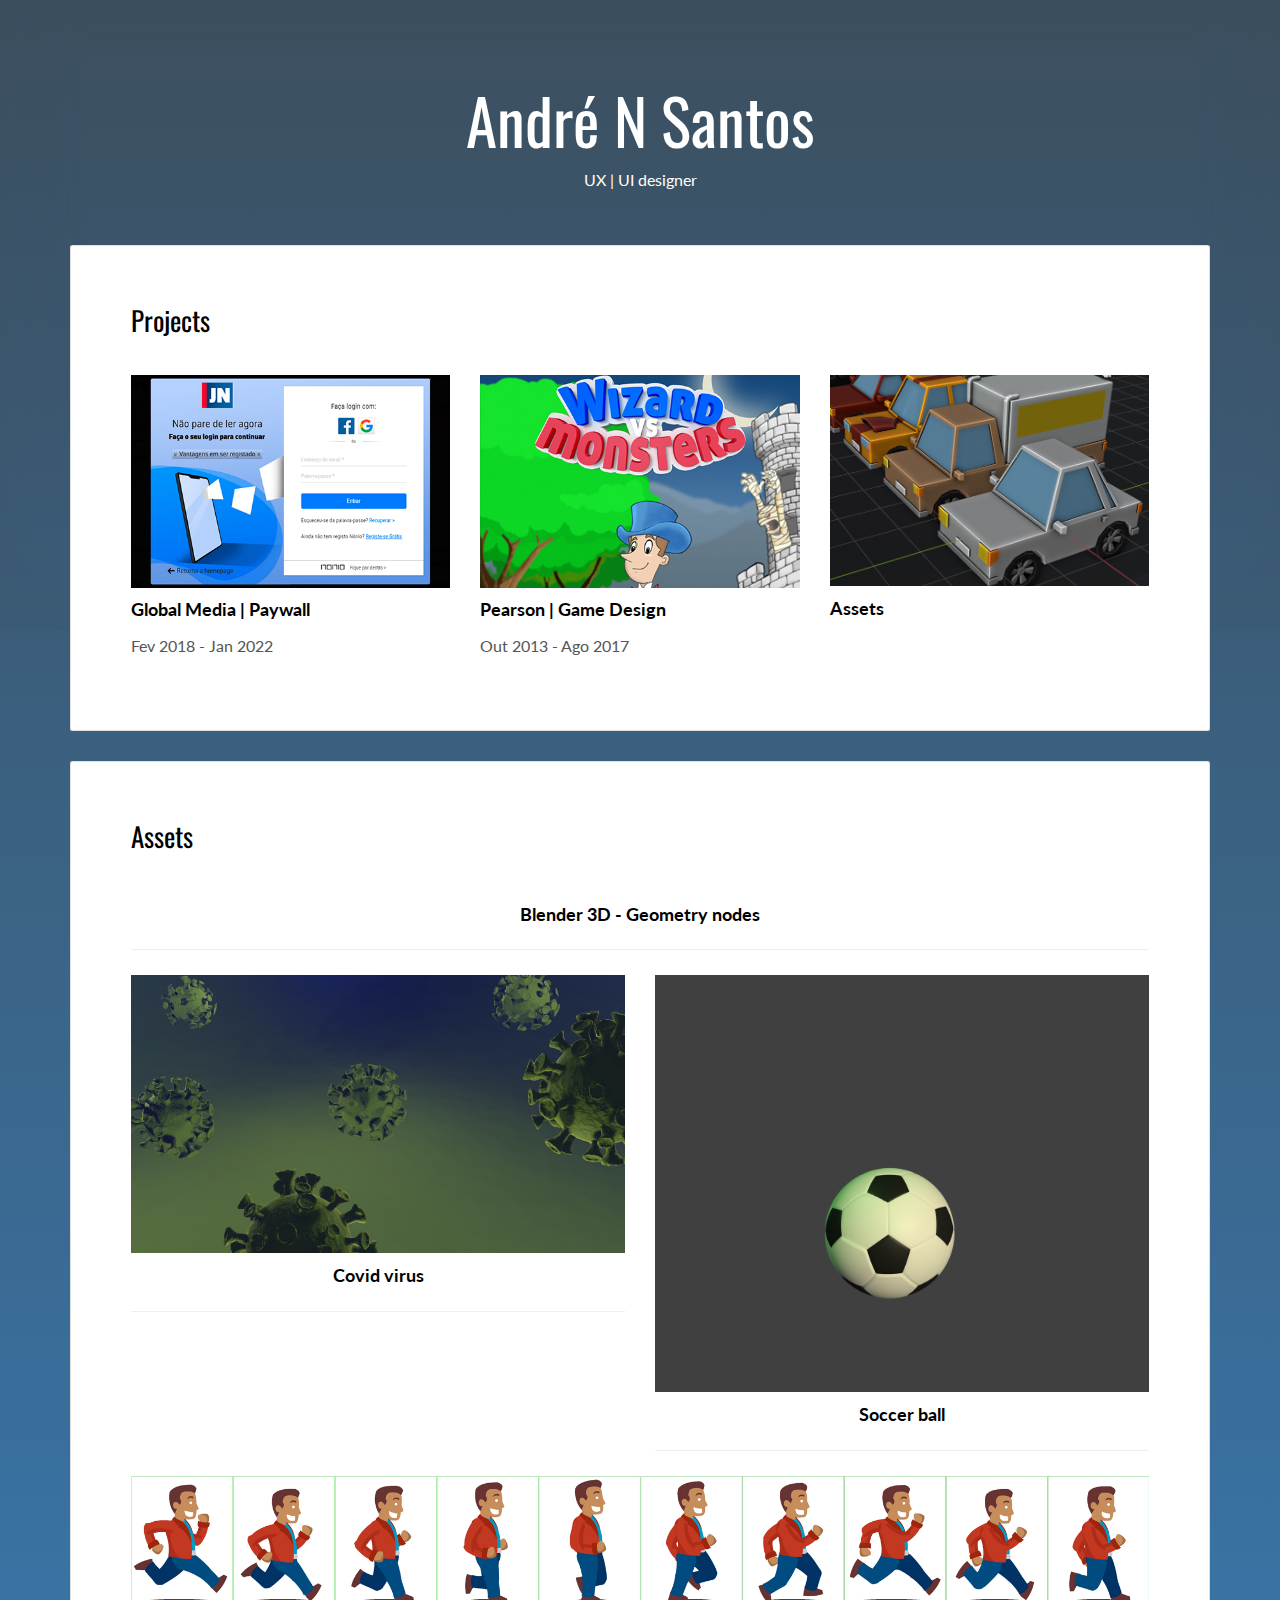
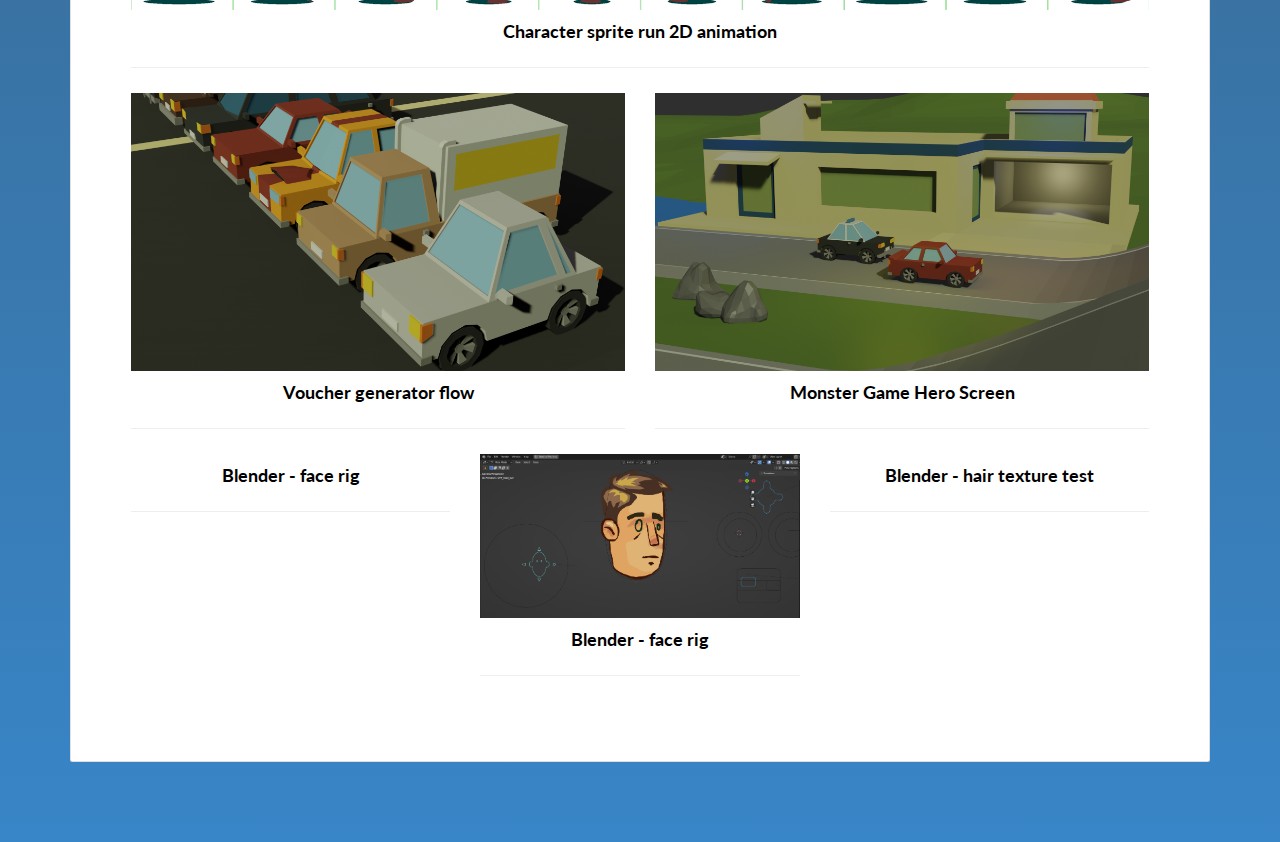
==== assets.html @ ab48e76b "Update assets.html" ====
<!DOCTYPE html>
<html lang="en">

<head>
  <meta charset="UTF-8">
  <meta content="IE=edge" http-equiv="X-UA-Compatible">
  <meta content="width=device-width,initial-scale=1" name="viewport">
  <meta content="description" name="description">
  <meta name="google" content="notranslate" />
  <meta content="Mashup templates have been developped by Orson.io team" name="author">

  <!-- Disable tap highlight on IE -->
  <meta name="msapplication-tap-highlight" content="no">
  
  <link rel="apple-touch-icon" sizes="180x180" href="./assets/apple-icon-180x180.png">
  <link href="./assets/favicon.ico" rel="icon">

  <title>André Santos - portfolio assets page</title>  

<link href="./main.d8e0d294.css" rel="stylesheet"></head>

<body class="">

<!-- Add your content of header -->
<div class="background-color-layer"></div>
<main class="content-wrapper">
  <header class="white-text-container section-container">
    <div class="text-center">
      <h1>André N Santos</h1>
      <p>UX | UI designer</p>
    </div>
  </header>



<!-- Add your site or app content here -->
 
 <div class="container">
   <div class="row">
     <div class="col-xs-12">

        <div class="card">
          <div class="card-block">
            <h2>Projects</h2>
            <div class="row">
              <div class="col-md-4">
                <a href="index.html#global"><img src="./assets/images/img-01.jpg" class="img-responsive" alt=""></a>
                <h3 class="h5">Global Media | Paywall</h3>
                <p>Fev 2018 - Jan 2022</p>
              </div>
              <div class="col-md-4">
                <a href="game.html#game"><img src="./assets/images/img-02.jpg" class="img-responsive" alt=""></a>
                <h3 class="h5">Pearson | Game Design</h3>
                <p>Out 2013 - Ago 2017</p>
              </div>
              <div class="col-md-4">
                <a href="#game"><img src="./assets/images/assetsImage.jpg" class="img-responsive" alt=""></a>
                <h3 class="h5">Assets</h3>
                <p></p>
              </div>
            </div>
          </div>
        </div>

        <div id="game" class="card portfolio">
          <div class="card-block">
            <h2>Assets</h2>
            <div class="row">
              <div class="col-md-12 text-center">
                <img src="./assets/images/wall.png" class="img-responsive" alt="">
                <h3 class="h5">Blender 3D - Geometry nodes</h3>
                <hr />
              </div>
              <div class="col-md-6 text-center">
                <img src="./assets/images/virus.png" class="img-responsive" alt="">
                <h3 class="h5">Covid virus</h3>
                <hr />
              </div>
              <div class="col-md-6 text-center">
                <img src="./assets/images/simpleBall.png" class="img-responsive" alt="">
                <h3 class="h5">Soccer ball</h3>
                <hr />
              </div>
              
              <div class="col-md-12 text-center">
                <img src="./assets/images/hero_run.jpg" class="img-responsive" alt="">
                <h3 class="h5">Character sprite run 2D animation</h3>
                <hr />
              </div>
              
              <div class="col-md-6 text-center">
                <img src="./assets/images/lowpolycars.png" class="img-responsive" alt="">
                <h3 class="h5">Voucher generator flow</h3>
                <hr />
              </div>
              <div class="col-md-6 text-center">
                <img src="./assets/images/lowpolyrace.png" class="img-responsive" alt="">
                <h3 class="h5">Monster Game Hero Screen</h3>
                <hr />
              </div>
              
              <div class="col-md-4 text-center">
                <img src="./assets/images/faceRigBlender.png" class="img-responsive" alt="">
                <h3 class="h5">Blender - face rig</h3>
                <hr />
              </div>
              <div class="col-md-4 text-center">
                <img src="./assets/images/faceRigBlender2.jpg" class="img-responsive" alt="">
                <h3 class="h5">Blender - face rig</h3>
                <hr />
              </div>
              <div class="col-md-4 text-center">
                <img src="./assets/images/hairArcane.jpg" class="img-responsive" alt="">
                <h3 class="h5">Blender - hair texture test</h3>
                <hr />
              </div>
              
            </div>
          </div>
        </div>
        <!--
        <div class="card">
          <div class="card-block">
            <h2>Work</h2>
            <div class="work-experience">
              <small class="date">2017-2015</small>
              <h3 class="h5 date-title">Web developer - <a href="http://en.orson.io" title="Create professionnal website">Orson.io</a></h3>
              

              <p>Leo vel orci porta non pulvinar neque laoreet suspendisse interdum. Vitae ultricies leo integer malesuada nunc. Imperdiet proin fermentum leo vel orci porta non pulvinar neque. Fermentum leo vel orci porta non. Posuere sollicitudin aliquam ultrices sagittis. Aliquam faucibus purus in massa tempor nec.</p>
            </div>

            <div class="work-experience">
              <small class="date">2017-2015</small>
              <h3 class="h5 date-title">Web developer - <a href="http://mashup-template.com" title="">Mashup Template</a></h3>
              
              <p>Fermentum leo vel orci porta non. Posuere sollicitudin aliquam ultrices sagittis. Aliquam faucibus purus in massa tempor nec.</p>
            </div>
          </div>
        </div>
        

        <div class="card">
          <div class="card-block">
            <h2>Education</h2>
            <div class="row">
              <div class="col-md-4">
                <div class="education-experience">
                  <small class="date">2017-2015</small>
                  <h3 class="h5 date-title">Design Master</h3>
                  <p>Chicago University</p>
                </div>
                
              </div>
              <div class="col-md-4">
                <div class="education-experience">
                  <small class="date">2015-2012</small>
                  <h3 class="h5 date-title">Metrics Degree</h3>
                  <p>Ecole 87</p>
                </div>
              </div>
              <div class="col-md-4">
                <div class="education-experience">
                  <small class="date">2012-2011</small>
                  <h3 class="h5 date-title">Motion Design Course</h3>
                  <p>Pascal’s Lee Studio</p>
                </div>
              </div>
            </div>
          </div>
        </div>
        
        <div class="card">
          <div class="card-block">
            <h2>Language</h2>
            <div class="row">
              <div class="col-md-4">
                <div class="language-experience">
                  <h3 class="h5">English  <small>Bilingual</small></h3>
                </div>
              </div>
              <div class="col-md-4">
                <div class="language-experience">
                  <h3 class="h5">French  <small>Fluent</small></h3>
                </div>
              </div>
              <div class="col-md-4">
                <div class="language-experience">
                  <h3 class="h5">Russian  <small>Beginner</small></h3>
                </div>
              </div>
            </div>
          </div>
        </div>

        <div class="card">
          <div class="card-block">
            <h2>Projects</h2>
            <div id="carousel-example-generic" class="carousel slide" data-ride="carousel">
            
            <div class="carousel-inner" role="listbox">
              <div class="item active">
                <img src="./assets/images/img-05.jpg" class="img-responsive" alt="...">
                <div class="carousel-caption">
                  <h3 class="h5">Jules for Bastion</h3>
                  <p>2017</p>
                </div>
              </div>
              <div class="item">
                <img src="./assets/images/img-06.jpg" class="img-responsive" alt="...">
                <div class="carousel-caption">
                  <h3 class="h5">Jules for Bastion</h3>
                  <p>2017</p>
                </div>
              </div>

              <div class="item">
                <img src="./assets/images/img-08.jpg" class="img-responsive" alt="...">
                <div class="carousel-caption">
                  <h3 class="h5">Jules for Bastion</h3>
                  <p>2017</p>
                </div>
              </div>
            </div>

            <ol class="carousel-indicators">
              <li data-target="#carousel-example-generic" data-slide-to="0" class="active"></li>
              <li data-target="#carousel-example-generic" data-slide-to="1"></li>
              <li data-target="#carousel-example-generic" data-slide-to="2"></li>
            </ol>

          </div>
          </div>
        </div>
        
        <div class="card">
          <div class="card-block">
            <h2>Social Network</h2>
            <div class="row">
              <div class="col-md-3">
                <p class="social-buttons"><a href="https://twitter.com/" title=""><span class="social-round-icon fa-icon"><i class="fa fa-twitter"></i></span>@David_Folley</a></p>
              </div>
              <div class="col-md-3">
                <p class="social-buttons"><a href="https://www.linkedin.com/" title=""><span class="social-round-icon fa-icon"><i class="fa fa-linkedin"></i></span>David Folley</a></p>
              </div>
              <div class="col-md-3">
                <p class="social-buttons"><a href="https://dribbble.com/" title=""><span class="social-round-icon fa-icon"><i class="fa fa-dribbble"></i></span>David Folley</a></p>
              </div>
            </div>
          </div>
        </div>

        <div class="card">
          <div class="card-block">
            <h2>Contact</h2>
            <form action="" class="reveal-content">
              <div class="form-group">
                <input type="email" class="form-control" id="email" placeholder="Email">
              </div>
              <div class="form-group">
                <input type="text" class="form-control" id="subject" placeholder="Subject">
              </div>
              <div class="form-group">
                <textarea class="form-control" rows="5" placeholder="Enter your message"></textarea>
              </div>
              <div class="form-group">
                <button type="submit" class=" btn btn-primary">Send message</button>
              </div> 
            </form>
          </div>
        </div>
       
     </div>
   </div>
 </div>

-->

</main>
<footer class="footer-container white-text-container text-center">
  <!--
  <div class="container">
    <div class="row">
      <div class="col-xs-12">
        <p><img src="./assets/images/mashup-icon.svg" alt=""></p>
        
        <p>©All right reserved. Design <a href="http://www.mashup-template.com/" title="Create website with free html template">Mashup Template</a>/<a href="https://unsplash.com/" title="Beautiful Free Images">Unsplash</a></p>
        <p>
          <a class="fa-icon fa-icon-2x" href="https://facebook.com/" title="">
            <i class="fa fa-facebook"></i>
          </a>
          <a class="fa-icon fa-icon-2x" href="https://twitter.com/" title="">
            <i class="fa fa-twitter"></i>
          </a>
          <a class="fa-icon fa-icon-2x" href="https://dribbble.com/" title="">
            <i class="fa fa-dribbble"></i>
          </a>
          <a class="fa-icon fa-icon-2x" href="https://www.linkedin.com/" title="">
            <i class="fa fa-linkedin"></i>
          </a>
          <a class="fa-icon fa-icon-2x" href="https://vimeo.com/" title="">
            <i class="fa fa-vimeo"></i>
          </a>
        </p>
      </div>
    </div>
  </div>
  -->
</footer>

<!-- Google Analytics: change UA-XXXXX-X to be your site's ID 

<script>
  (function (i, s, o, g, r, a, m) {
    i['GoogleAnalyticsObject'] = r; i[r] = i[r] || function () {
      (i[r].q = i[r].q || []).push(arguments)
    }, i[r].l = 1 * new Date(); a = s.createElement(o),
      m = s.getElementsByTagName(o)[0]; a.async = 1; a.src = g; m.parentNode.insertBefore(a, m)
  })(window, document, 'script', '//www.google-analytics.com/analytics.js', 'ga');
  ga('create', 'UA-XXXXX-X', 'auto');
  ga('send', 'pageview');
</script>

--><script type="text/javascript" src="./main.bc58148c.js"></script></body>

</html>
---- main.d8e0d294.css ----
@import url(https://fonts.googleapis.com/css?family=Lato:400,700|Oswald);@import url(https://maxcdn.bootstrapcdn.com/font-awesome/4.7.0/css/font-awesome.min.css);/*!
 * Bootstrap v3.3.7 (http://getbootstrap.com)
 * Copyright 2011-2016 Twitter, Inc.
 * Licensed under MIT (https://github.com/twbs/bootstrap/blob/master/LICENSE)
 */
/*! normalize.css v3.0.3 | MIT License | github.com/necolas/normalize.css */html{font-family:sans-serif;-ms-text-size-adjust:100%;-webkit-text-size-adjust:100%}body{margin:0}article,aside,details,figcaption,figure,footer,header,hgroup,main,menu,nav,section,summary{display:block}audio,canvas,progress,video{display:inline-block;vertical-align:baseline}audio:not([controls]){display:none;height:0}[hidden],template{display:none}a{background-color:transparent}a:active,a:hover{outline:0}abbr[title]{border-bottom:1px dotted}b,strong{font-weight:700}dfn{font-style:italic}h1{font-size:2em;margin:.67em 0}mark{background:#ff0;color:#000}small{font-size:80%}sub,sup{font-size:75%;line-height:0;position:relative;vertical-align:baseline}sup{top:-.5em}sub{bottom:-.25em}img{border:0}svg:not(:root){overflow:hidden}figure{margin:1em 40px}hr{box-sizing:content-box;height:0}pre{overflow:auto}code,kbd,pre,samp{font-family:monospace,monospace;font-size:1em}button,input,optgroup,select,textarea{color:inherit;font:inherit;margin:0}button{overflow:visible}button,select{text-transform:none}button,html input[type=button],input[type=reset],input[type=submit]{-webkit-appearance:button;cursor:pointer}button[disabled],html input[disabled]{cursor:default}button::-moz-focus-inner,input::-moz-focus-inner{border:0;padding:0}input{line-height:normal}input[type=checkbox],input[type=radio]{box-sizing:border-box;padding:0}input[type=number]::-webkit-inner-spin-button,input[type=number]::-webkit-outer-spin-button{height:auto}input[type=search]{-webkit-appearance:textfield;box-sizing:content-box}input[type=search]::-webkit-search-cancel-button,input[type=search]::-webkit-search-decoration{-webkit-appearance:none}fieldset{border:1px solid silver;margin:0 2px;padding:.35em .625em .75em}textarea{overflow:auto}optgroup{font-weight:700}table{border-collapse:collapse;border-spacing:0}td,th{padding:0}

/*! Source: https://github.com/h5bp/html5-boilerplate/blob/master/src/css/main.css */@media print{*,:after,:before{background:transparent!important;color:#000!important;box-shadow:none!important;text-shadow:none!important}a,a:visited{text-decoration:underline}a[href]:after{content:" (" attr(href) ")"}abbr[title]:after{content:" (" attr(title) ")"}a[href^="#"]:after,a[href^="javascript:"]:after{content:""}blockquote,pre{border:1px solid #999;page-break-inside:avoid}thead{display:table-header-group}img,tr{page-break-inside:avoid}img{max-width:100%!important}h2,h3,p{orphans:3;widows:3}h2,h3{page-break-after:avoid}.navbar{display:none}.btn>.caret,.dropup>.btn>.caret{border-top-color:#000!important}.label{border:1px solid #000}.table{border-collapse:collapse!important}.table td,.table th{background-color:#fff!important}.table-bordered td,.table-bordered th{border:1px solid #ddd!important}}*,:after,:before{-webkit-box-sizing:border-box;-moz-box-sizing:border-box;box-sizing:border-box}html{font-size:10px;-webkit-tap-highlight-color:transparent}body{font-family:Lato,Helvetica,Arial,sans-serif;font-size:16px;line-height:1.58;color:#555;background-color:#fff}button,input,select,textarea{font-family:inherit;font-size:inherit;line-height:inherit}a{color:#3c4f5f;text-decoration:none}a:focus,a:hover{color:#b30043;text-decoration:underline}a:focus{outline:5px auto -webkit-focus-ring-color;outline-offset:-2px}figure{margin:0}img{vertical-align:middle}.img-responsive{display:block;max-width:100%;height:auto}.img-responsive:hover{opacity: 0.7;}.img-rounded{border-radius:6px}.img-thumbnail{padding:4px;line-height:1.58;background-color:#fff;border:1px solid #ddd;border-radius:4px;-webkit-transition:all .2s ease-in-out;-o-transition:all .2s ease-in-out;transition:all .2s ease-in-out;display:inline-block;max-width:100%;height:auto}.img-circle{border-radius:50%}hr{margin-top:25px;margin-bottom:25px;border:0;border-top:1px solid #eee}.sr-only{position:absolute;width:1px;height:1px;margin:-1px;padding:0;overflow:hidden;clip:rect(0,0,0,0);border:0}.sr-only-focusable:active,.sr-only-focusable:focus{position:static;width:auto;height:auto;margin:0;overflow:visible;clip:auto}[role=button]{cursor:pointer}.h1,.h2,.h3,.h4,.h5,.h6,h1,h2,h3,h4,h5,h6{font-family:Oswald,Helvetica,Arial,sans-serif;font-weight:400;line-height:1.1;color:#000}.h1 .small,.h1 small,.h2 .small,.h2 small,.h3 .small,.h3 small,.h4 .small,.h4 small,.h5 .small,.h5 small,.h6 .small,.h6 small,h1 .small,h1 small,h2 .small,h2 small,h3 .small,h3 small,h4 .small,h4 small,h5 .small,h5 small,h6 .small,h6 small{font-weight:400;line-height:1;color:#777}.h1,.h2,.h3,h1,h2,h3{margin-top:25px;margin-bottom:12.5px}.h1 .small,.h1 small,.h2 .small,.h2 small,.h3 .small,.h3 small,h1 .small,h1 small,h2 .small,h2 small,h3 .small,h3 small{font-size:65%}.h4,.h5,.h6,h4,h5,h6{margin-top:12.5px;margin-bottom:12.5px}.h4 .small,.h4 small,.h5 .small,.h5 small,.h6 .small,.h6 small,h4 .small,h4 small,h5 .small,h5 small,h6 .small,h6 small{font-size:75%}.h1,h1{font-size:63px}.h2,h2{font-size:27px}.h3,.h4,h3,h4{font-size:20px}.h5,h5{font-size:18px}.h6,h6{font-size:14px}p{margin:0 0 12.5px}.lead{margin-bottom:25px;font-size:18px;font-weight:300;line-height:1.4}@media (min-width:768px){.lead{font-size:24px}}.small,small{font-size:87%}.mark,mark{background-color:#fcf8e3;padding:.2em}.text-left{text-align:left}.text-right{text-align:right}.text-center{text-align:center}.text-justify{text-align:justify}.text-nowrap{white-space:nowrap}.text-lowercase{text-transform:lowercase}.initialism,.text-uppercase{text-transform:uppercase}.text-capitalize{text-transform:capitalize}.text-muted{color:#777}.text-primary{color:#3c4f5f}a.text-primary:focus,a.text-primary:hover{color:#cc004d}.text-success{color:#fff}a.text-success:focus,a.text-success:hover{color:#e6e6e6}.text-info{color:#31708f}a.text-info:focus,a.text-info:hover{color:#245269}.text-warning{color:#8a6d3b}a.text-warning:focus,a.text-warning:hover{color:#66512c}.text-danger{color:#fff}a.text-danger:focus,a.text-danger:hover{color:#e6e6e6}.bg-primary{color:#fff;background-color:#3c4f5f}a.bg-primary:focus,a.bg-primary:hover{background-color:#cc004d}.bg-success{background-color:#87e329}a.bg-success:focus,a.bg-success:hover{background-color:#6dc019}.bg-info{background-color:#d9edf7}a.bg-info:focus,a.bg-info:hover{background-color:#afd9ee}.bg-warning{background-color:#fcf8e3}a.bg-warning:focus,a.bg-warning:hover{background-color:#f7ecb5}.bg-danger{background-color:#ff2c74}a.bg-danger:focus,a.bg-danger:hover{background-color:#f80055}.page-header{padding-bottom:11.5px;margin:50px 0 25px;border-bottom:1px solid #eee}ol,ul{margin-top:0;margin-bottom:12.5px}ol ol,ol ul,ul ol,ul ul{margin-bottom:0}.list-inline,.list-unstyled{padding-left:0;list-style:none}.list-inline{margin-left:-5px}.list-inline>li{display:inline-block;padding-left:5px;padding-right:5px}dl{margin-top:0;margin-bottom:25px}dd,dt{line-height:1.58}dt{font-weight:700}dd{margin-left:0}.dl-horizontal dd:after,.dl-horizontal dd:before{content:" ";display:table}.dl-horizontal dd:after{clear:both}@media (min-width:768px){.dl-horizontal dt{float:left;width:160px;clear:left;text-align:right;overflow:hidden;text-overflow:ellipsis;white-space:nowrap}.dl-horizontal dd{margin-left:180px}}abbr[data-original-title],abbr[title]{cursor:help;border-bottom:1px dotted #777}.initialism{font-size:90%}blockquote{padding:12.5px 25px;margin:0 0 25px;font-size:20px;border-left:5px solid #eee}blockquote ol:last-child,blockquote p:last-child,blockquote ul:last-child{margin-bottom:0}blockquote .small,blockquote footer,blockquote small{display:block;font-size:80%;line-height:1.58;color:#777}blockquote .small:before,blockquote footer:before,blockquote small:before{content:"\2014   \A0"}.blockquote-reverse,blockquote.pull-right{padding-right:15px;padding-left:0;border-right:5px solid #eee;border-left:0;text-align:right}.blockquote-reverse .small:before,.blockquote-reverse footer:before,.blockquote-reverse small:before,blockquote.pull-right .small:before,blockquote.pull-right footer:before,blockquote.pull-right small:before{content:""}.blockquote-reverse .small:after,.blockquote-reverse footer:after,.blockquote-reverse small:after,blockquote.pull-right .small:after,blockquote.pull-right footer:after,blockquote.pull-right small:after{content:"\A0   \2014"}address{margin-bottom:25px;font-style:normal;line-height:1.58}code,kbd,pre,samp{font-family:Menlo,Monaco,Consolas,Courier New,monospace}code{color:#c7254e;background-color:#f9f2f4;border-radius:4px}code,kbd{padding:2px 4px;font-size:90%}kbd{color:#fff;background-color:#333;border-radius:3px;box-shadow:inset 0 -1px 0 rgba(0,0,0,.25)}kbd kbd{padding:0;font-size:100%;font-weight:700;box-shadow:none}pre{display:block;padding:12px;margin:0 0 12.5px;font-size:15px;line-height:1.58;word-break:break-all;word-wrap:break-word;color:#333;background-color:#f5f5f5;border:1px solid #ccc;border-radius:4px}pre code{padding:0;font-size:inherit;color:inherit;white-space:pre-wrap;background-color:transparent;border-radius:0}.pre-scrollable{max-height:340px;overflow-y:scroll}.container{margin-right:auto;margin-left:auto;padding-left:15px;padding-right:15px}.container:after,.container:before{content:" ";display:table}.container:after{clear:both}@media (min-width:768px){.container{width:750px}}@media (min-width:992px){.container{width:970px}}@media (min-width:1200px){.container{width:1170px}}.container-fluid{margin-right:auto;margin-left:auto;padding-left:15px;padding-right:15px}.container-fluid:after,.container-fluid:before{content:" ";display:table}.container-fluid:after{clear:both}.row{margin-left:-15px;margin-right:-15px}.row:after,.row:before{content:" ";display:table}.row:after{clear:both}.col-lg-1,.col-lg-2,.col-lg-3,.col-lg-4,.col-lg-5,.col-lg-6,.col-lg-7,.col-lg-8,.col-lg-9,.col-lg-10,.col-lg-11,.col-lg-12,.col-md-1,.col-md-2,.col-md-3,.col-md-4,.col-md-5,.col-md-6,.col-md-7,.col-md-8,.col-md-9,.col-md-10,.col-md-11,.col-md-12,.col-sm-1,.col-sm-2,.col-sm-3,.col-sm-4,.col-sm-5,.col-sm-6,.col-sm-7,.col-sm-8,.col-sm-9,.col-sm-10,.col-sm-11,.col-sm-12,.col-xs-1,.col-xs-2,.col-xs-3,.col-xs-4,.col-xs-5,.col-xs-6,.col-xs-7,.col-xs-8,.col-xs-9,.col-xs-10,.col-xs-11,.col-xs-12{position:relative;min-height:1px;padding-left:15px;padding-right:15px}.col-xs-1,.col-xs-2,.col-xs-3,.col-xs-4,.col-xs-5,.col-xs-6,.col-xs-7,.col-xs-8,.col-xs-9,.col-xs-10,.col-xs-11,.col-xs-12{float:left}.col-xs-1{width:8.33333%}.col-xs-2{width:16.66667%}.col-xs-3{width:25%}.col-xs-4{width:33.33333%}.col-xs-5{width:41.66667%}.col-xs-6{width:50%}.col-xs-7{width:58.33333%}.col-xs-8{width:66.66667%}.col-xs-9{width:75%}.col-xs-10{width:83.33333%}.col-xs-11{width:91.66667%}.col-xs-12{width:100%}.col-xs-pull-0{right:auto}.col-xs-pull-1{right:8.33333%}.col-xs-pull-2{right:16.66667%}.col-xs-pull-3{right:25%}.col-xs-pull-4{right:33.33333%}.col-xs-pull-5{right:41.66667%}.col-xs-pull-6{right:50%}.col-xs-pull-7{right:58.33333%}.col-xs-pull-8{right:66.66667%}.col-xs-pull-9{right:75%}.col-xs-pull-10{right:83.33333%}.col-xs-pull-11{right:91.66667%}.col-xs-pull-12{right:100%}.col-xs-push-0{left:auto}.col-xs-push-1{left:8.33333%}.col-xs-push-2{left:16.66667%}.col-xs-push-3{left:25%}.col-xs-push-4{left:33.33333%}.col-xs-push-5{left:41.66667%}.col-xs-push-6{left:50%}.col-xs-push-7{left:58.33333%}.col-xs-push-8{left:66.66667%}.col-xs-push-9{left:75%}.col-xs-push-10{left:83.33333%}.col-xs-push-11{left:91.66667%}.col-xs-push-12{left:100%}.col-xs-offset-0{margin-left:0}.col-xs-offset-1{margin-left:8.33333%}.col-xs-offset-2{margin-left:16.66667%}.col-xs-offset-3{margin-left:25%}.col-xs-offset-4{margin-left:33.33333%}.col-xs-offset-5{margin-left:41.66667%}.col-xs-offset-6{margin-left:50%}.col-xs-offset-7{margin-left:58.33333%}.col-xs-offset-8{margin-left:66.66667%}.col-xs-offset-9{margin-left:75%}.col-xs-offset-10{margin-left:83.33333%}.col-xs-offset-11{margin-left:91.66667%}.col-xs-offset-12{margin-left:100%}@media (min-width:768px){.col-sm-1,.col-sm-2,.col-sm-3,.col-sm-4,.col-sm-5,.col-sm-6,.col-sm-7,.col-sm-8,.col-sm-9,.col-sm-10,.col-sm-11,.col-sm-12{float:left}.col-sm-1{width:8.33333%}.col-sm-2{width:16.66667%}.col-sm-3{width:25%}.col-sm-4{width:33.33333%}.col-sm-5{width:41.66667%}.col-sm-6{width:50%}.col-sm-7{width:58.33333%}.col-sm-8{width:66.66667%}.col-sm-9{width:75%}.col-sm-10{width:83.33333%}.col-sm-11{width:91.66667%}.col-sm-12{width:100%}.col-sm-pull-0{right:auto}.col-sm-pull-1{right:8.33333%}.col-sm-pull-2{right:16.66667%}.col-sm-pull-3{right:25%}.col-sm-pull-4{right:33.33333%}.col-sm-pull-5{right:41.66667%}.col-sm-pull-6{right:50%}.col-sm-pull-7{right:58.33333%}.col-sm-pull-8{right:66.66667%}.col-sm-pull-9{right:75%}.col-sm-pull-10{right:83.33333%}.col-sm-pull-11{right:91.66667%}.col-sm-pull-12{right:100%}.col-sm-push-0{left:auto}.col-sm-push-1{left:8.33333%}.col-sm-push-2{left:16.66667%}.col-sm-push-3{left:25%}.col-sm-push-4{left:33.33333%}.col-sm-push-5{left:41.66667%}.col-sm-push-6{left:50%}.col-sm-push-7{left:58.33333%}.col-sm-push-8{left:66.66667%}.col-sm-push-9{left:75%}.col-sm-push-10{left:83.33333%}.col-sm-push-11{left:91.66667%}.col-sm-push-12{left:100%}.col-sm-offset-0{margin-left:0}.col-sm-offset-1{margin-left:8.33333%}.col-sm-offset-2{margin-left:16.66667%}.col-sm-offset-3{margin-left:25%}.col-sm-offset-4{margin-left:33.33333%}.col-sm-offset-5{margin-left:41.66667%}.col-sm-offset-6{margin-left:50%}.col-sm-offset-7{margin-left:58.33333%}.col-sm-offset-8{margin-left:66.66667%}.col-sm-offset-9{margin-left:75%}.col-sm-offset-10{margin-left:83.33333%}.col-sm-offset-11{margin-left:91.66667%}.col-sm-offset-12{margin-left:100%}}@media (min-width:992px){.col-md-1,.col-md-2,.col-md-3,.col-md-4,.col-md-5,.col-md-6,.col-md-7,.col-md-8,.col-md-9,.col-md-10,.col-md-11,.col-md-12{float:left}.col-md-1{width:8.33333%}.col-md-2{width:16.66667%}.col-md-3{width:25%}.col-md-4{width:33.33333%}.col-md-5{width:41.66667%}.col-md-6{width:50%}.col-md-7{width:58.33333%}.col-md-8{width:66.66667%}.col-md-9{width:75%}.col-md-10{width:83.33333%}.col-md-11{width:91.66667%}.col-md-12{width:100%}.col-md-pull-0{right:auto}.col-md-pull-1{right:8.33333%}.col-md-pull-2{right:16.66667%}.col-md-pull-3{right:25%}.col-md-pull-4{right:33.33333%}.col-md-pull-5{right:41.66667%}.col-md-pull-6{right:50%}.col-md-pull-7{right:58.33333%}.col-md-pull-8{right:66.66667%}.col-md-pull-9{right:75%}.col-md-pull-10{right:83.33333%}.col-md-pull-11{right:91.66667%}.col-md-pull-12{right:100%}.col-md-push-0{left:auto}.col-md-push-1{left:8.33333%}.col-md-push-2{left:16.66667%}.col-md-push-3{left:25%}.col-md-push-4{left:33.33333%}.col-md-push-5{left:41.66667%}.col-md-push-6{left:50%}.col-md-push-7{left:58.33333%}.col-md-push-8{left:66.66667%}.col-md-push-9{left:75%}.col-md-push-10{left:83.33333%}.col-md-push-11{left:91.66667%}.col-md-push-12{left:100%}.col-md-offset-0{margin-left:0}.col-md-offset-1{margin-left:8.33333%}.col-md-offset-2{margin-left:16.66667%}.col-md-offset-3{margin-left:25%}.col-md-offset-4{margin-left:33.33333%}.col-md-offset-5{margin-left:41.66667%}.col-md-offset-6{margin-left:50%}.col-md-offset-7{margin-left:58.33333%}.col-md-offset-8{margin-left:66.66667%}.col-md-offset-9{margin-left:75%}.col-md-offset-10{margin-left:83.33333%}.col-md-offset-11{margin-left:91.66667%}.col-md-offset-12{margin-left:100%}}@media (min-width:1200px){.col-lg-1,.col-lg-2,.col-lg-3,.col-lg-4,.col-lg-5,.col-lg-6,.col-lg-7,.col-lg-8,.col-lg-9,.col-lg-10,.col-lg-11,.col-lg-12{float:left}.col-lg-1{width:8.33333%}.col-lg-2{width:16.66667%}.col-lg-3{width:25%}.col-lg-4{width:33.33333%}.col-lg-5{width:41.66667%}.col-lg-6{width:50%}.col-lg-7{width:58.33333%}.col-lg-8{width:66.66667%}.col-lg-9{width:75%}.col-lg-10{width:83.33333%}.col-lg-11{width:91.66667%}.col-lg-12{width:100%}.col-lg-pull-0{right:auto}.col-lg-pull-1{right:8.33333%}.col-lg-pull-2{right:16.66667%}.col-lg-pull-3{right:25%}.col-lg-pull-4{right:33.33333%}.col-lg-pull-5{right:41.66667%}.col-lg-pull-6{right:50%}.col-lg-pull-7{right:58.33333%}.col-lg-pull-8{right:66.66667%}.col-lg-pull-9{right:75%}.col-lg-pull-10{right:83.33333%}.col-lg-pull-11{right:91.66667%}.col-lg-pull-12{right:100%}.col-lg-push-0{left:auto}.col-lg-push-1{left:8.33333%}.col-lg-push-2{left:16.66667%}.col-lg-push-3{left:25%}.col-lg-push-4{left:33.33333%}.col-lg-push-5{left:41.66667%}.col-lg-push-6{left:50%}.col-lg-push-7{left:58.33333%}.col-lg-push-8{left:66.66667%}.col-lg-push-9{left:75%}.col-lg-push-10{left:83.33333%}.col-lg-push-11{left:91.66667%}.col-lg-push-12{left:100%}.col-lg-offset-0{margin-left:0}.col-lg-offset-1{margin-left:8.33333%}.col-lg-offset-2{margin-left:16.66667%}.col-lg-offset-3{margin-left:25%}.col-lg-offset-4{margin-left:33.33333%}.col-lg-offset-5{margin-left:41.66667%}.col-lg-offset-6{margin-left:50%}.col-lg-offset-7{margin-left:58.33333%}.col-lg-offset-8{margin-left:66.66667%}.col-lg-offset-9{margin-left:75%}.col-lg-offset-10{margin-left:83.33333%}.col-lg-offset-11{margin-left:91.66667%}.col-lg-offset-12{margin-left:100%}}table{background-color:transparent}caption{padding-top:8px;padding-bottom:8px;color:#777}caption,th{text-align:left}.table{width:100%;max-width:100%;margin-bottom:25px}.table>tbody>tr>td,.table>tbody>tr>th,.table>tfoot>tr>td,.table>tfoot>tr>th,.table>thead>tr>td,.table>thead>tr>th{padding:8px;line-height:1.58;vertical-align:top;border-top:1px solid #ddd}.table>thead>tr>th{vertical-align:bottom;border-bottom:2px solid #ddd}.table>caption+thead>tr:first-child>td,.table>caption+thead>tr:first-child>th,.table>colgroup+thead>tr:first-child>td,.table>colgroup+thead>tr:first-child>th,.table>thead:first-child>tr:first-child>td,.table>thead:first-child>tr:first-child>th{border-top:0}.table>tbody+tbody{border-top:2px solid #ddd}.table .table{background-color:#fff}.table-condensed>tbody>tr>td,.table-condensed>tbody>tr>th,.table-condensed>tfoot>tr>td,.table-condensed>tfoot>tr>th,.table-condensed>thead>tr>td,.table-condensed>thead>tr>th{padding:5px}.table-bordered,.table-bordered>tbody>tr>td,.table-bordered>tbody>tr>th,.table-bordered>tfoot>tr>td,.table-bordered>tfoot>tr>th,.table-bordered>thead>tr>td,.table-bordered>thead>tr>th{border:1px solid #ddd}.table-bordered>thead>tr>td,.table-bordered>thead>tr>th{border-bottom-width:2px}.table-striped>tbody>tr:nth-of-type(odd){background-color:#f9f9f9}.table-hover>tbody>tr:hover{background-color:#f5f5f5}table col[class*=col-]{position:static;float:none;display:table-column}table td[class*=col-],table th[class*=col-]{position:static;float:none;display:table-cell}.table>tbody>tr.active>td,.table>tbody>tr.active>th,.table>tbody>tr>td.active,.table>tbody>tr>th.active,.table>tfoot>tr.active>td,.table>tfoot>tr.active>th,.table>tfoot>tr>td.active,.table>tfoot>tr>th.active,.table>thead>tr.active>td,.table>thead>tr.active>th,.table>thead>tr>td.active,.table>thead>tr>th.active{background-color:#f5f5f5}.table-hover>tbody>tr.active:hover>td,.table-hover>tbody>tr.active:hover>th,.table-hover>tbody>tr:hover>.active,.table-hover>tbody>tr>td.active:hover,.table-hover>tbody>tr>th.active:hover{background-color:#e8e8e8}.table>tbody>tr.success>td,.table>tbody>tr.success>th,.table>tbody>tr>td.success,.table>tbody>tr>th.success,.table>tfoot>tr.success>td,.table>tfoot>tr.success>th,.table>tfoot>tr>td.success,.table>tfoot>tr>th.success,.table>thead>tr.success>td,.table>thead>tr.success>th,.table>thead>tr>td.success,.table>thead>tr>th.success{background-color:#87e329}.table-hover>tbody>tr.success:hover>td,.table-hover>tbody>tr.success:hover>th,.table-hover>tbody>tr:hover>.success,.table-hover>tbody>tr>td.success:hover,.table-hover>tbody>tr>th.success:hover{background-color:#7ad61c}.table>tbody>tr.info>td,.table>tbody>tr.info>th,.table>tbody>tr>td.info,.table>tbody>tr>th.info,.table>tfoot>tr.info>td,.table>tfoot>tr.info>th,.table>tfoot>tr>td.info,.table>tfoot>tr>th.info,.table>thead>tr.info>td,.table>thead>tr.info>th,.table>thead>tr>td.info,.table>thead>tr>th.info{background-color:#d9edf7}.table-hover>tbody>tr.info:hover>td,.table-hover>tbody>tr.info:hover>th,.table-hover>tbody>tr:hover>.info,.table-hover>tbody>tr>td.info:hover,.table-hover>tbody>tr>th.info:hover{background-color:#c4e3f3}.table>tbody>tr.warning>td,.table>tbody>tr.warning>th,.table>tbody>tr>td.warning,.table>tbody>tr>th.warning,.table>tfoot>tr.warning>td,.table>tfoot>tr.warning>th,.table>tfoot>tr>td.warning,.table>tfoot>tr>th.warning,.table>thead>tr.warning>td,.table>thead>tr.warning>th,.table>thead>tr>td.warning,.table>thead>tr>th.warning{background-color:#fcf8e3}.table-hover>tbody>tr.warning:hover>td,.table-hover>tbody>tr.warning:hover>th,.table-hover>tbody>tr:hover>.warning,.table-hover>tbody>tr>td.warning:hover,.table-hover>tbody>tr>th.warning:hover{background-color:#faf2cc}.table>tbody>tr.danger>td,.table>tbody>tr.danger>th,.table>tbody>tr>td.danger,.table>tbody>tr>th.danger,.table>tfoot>tr.danger>td,.table>tfoot>tr.danger>th,.table>tfoot>tr>td.danger,.table>tfoot>tr>th.danger,.table>thead>tr.danger>td,.table>thead>tr.danger>th,.table>thead>tr>td.danger,.table>thead>tr>th.danger{background-color:#ff2c74}.table-hover>tbody>tr.danger:hover>td,.table-hover>tbody>tr.danger:hover>th,.table-hover>tbody>tr:hover>.danger,.table-hover>tbody>tr>td.danger:hover,.table-hover>tbody>tr>th.danger:hover{background-color:#ff1363}.table-responsive{overflow-x:auto;min-height:.01%}@media screen and (max-width:767px){.table-responsive{width:100%;margin-bottom:18.75px;overflow-y:hidden;-ms-overflow-style:-ms-autohiding-scrollbar;border:1px solid #ddd}.table-responsive>.table{margin-bottom:0}.table-responsive>.table>tbody>tr>td,.table-responsive>.table>tbody>tr>th,.table-responsive>.table>tfoot>tr>td,.table-responsive>.table>tfoot>tr>th,.table-responsive>.table>thead>tr>td,.table-responsive>.table>thead>tr>th{white-space:nowrap}.table-responsive>.table-bordered{border:0}.table-responsive>.table-bordered>tbody>tr>td:first-child,.table-responsive>.table-bordered>tbody>tr>th:first-child,.table-responsive>.table-bordered>tfoot>tr>td:first-child,.table-responsive>.table-bordered>tfoot>tr>th:first-child,.table-responsive>.table-bordered>thead>tr>td:first-child,.table-responsive>.table-bordered>thead>tr>th:first-child{border-left:0}.table-responsive>.table-bordered>tbody>tr>td:last-child,.table-responsive>.table-bordered>tbody>tr>th:last-child,.table-responsive>.table-bordered>tfoot>tr>td:last-child,.table-responsive>.table-bordered>tfoot>tr>th:last-child,.table-responsive>.table-bordered>thead>tr>td:last-child,.table-responsive>.table-bordered>thead>tr>th:last-child{border-right:0}.table-responsive>.table-bordered>tbody>tr:last-child>td,.table-responsive>.table-bordered>tbody>tr:last-child>th,.table-responsive>.table-bordered>tfoot>tr:last-child>td,.table-responsive>.table-bordered>tfoot>tr:last-child>th{border-bottom:0}}fieldset{margin:0;min-width:0}fieldset,legend{padding:0;border:0}legend{display:block;width:100%;margin-bottom:25px;font-size:24px;line-height:inherit;color:#333;border-bottom:1px solid #e5e5e5}label{display:inline-block;max-width:100%;margin-bottom:5px;font-weight:700}input[type=search]{-webkit-box-sizing:border-box;-moz-box-sizing:border-box;box-sizing:border-box}input[type=checkbox],input[type=radio]{margin:4px 0 0;margin-top:1px\9;line-height:normal}input[type=file]{display:block}input[type=range]{display:block;width:100%}select[multiple],select[size]{height:auto}input[type=checkbox]:focus,input[type=file]:focus,input[type=radio]:focus{outline:5px auto -webkit-focus-ring-color;outline-offset:-2px}output{padding-top:9px}.form-control,output{display:block;font-size:16px;line-height:1.58;color:#555}.form-control{width:100%;height:43px;padding:8px 16px;background-color:#eee;background-image:none;border:1px solid transparent;border-radius:4px;-webkit-box-shadow:inset 0 1px 1px rgba(0,0,0,.075);box-shadow:inset 0 1px 1px rgba(0,0,0,.075);-webkit-transition:border-color .15s ease-in-out,box-shadow .15s ease-in-out;-o-transition:border-color ease-in-out .15s,box-shadow ease-in-out .15s;transition:border-color .15s ease-in-out,box-shadow .15s ease-in-out}.form-control:focus{border-color:#66afe9;-webkit-box-shadow:inset 0 1px 1px rgba(0,0,0,.075),0 0 8px rgba(102,175,233,.6);box-shadow:inset 0 1px 1px rgba(0,0,0,.075),0 0 8px rgba(102,175,233,.6)}.form-control::-moz-placeholder{color:#999;opacity:1}.form-control:-ms-input-placeholder{color:#999}.form-control::-webkit-input-placeholder{color:#999}.form-control::-ms-expand{border:0;background-color:transparent}.form-control[disabled],.form-control[readonly],fieldset[disabled] .form-control{background-color:#eee;opacity:1}.form-control[disabled],fieldset[disabled] .form-control{cursor:not-allowed}textarea.form-control{height:auto}input[type=search]{-webkit-appearance:none}@media screen and (-webkit-min-device-pixel-ratio:0){input[type=date].form-control,input[type=datetime-local].form-control,input[type=month].form-control,input[type=time].form-control{line-height:43px}.input-group-sm>.input-group-btn>input[type=date].btn,.input-group-sm>.input-group-btn>input[type=datetime-local].btn,.input-group-sm>.input-group-btn>input[type=month].btn,.input-group-sm>.input-group-btn>input[type=time].btn,.input-group-sm>input[type=date].form-control,.input-group-sm>input[type=date].input-group-addon,.input-group-sm>input[type=datetime-local].form-control,.input-group-sm>input[type=datetime-local].input-group-addon,.input-group-sm>input[type=month].form-control,.input-group-sm>input[type=month].input-group-addon,.input-group-sm>input[type=time].form-control,.input-group-sm>input[type=time].input-group-addon,.input-group-sm input[type=date],.input-group-sm input[type=datetime-local],.input-group-sm input[type=month],.input-group-sm input[type=time],input[type=date].input-sm,input[type=datetime-local].input-sm,input[type=month].input-sm,input[type=time].input-sm{line-height:35px}.input-group-lg>.input-group-btn>input[type=date].btn,.input-group-lg>.input-group-btn>input[type=datetime-local].btn,.input-group-lg>.input-group-btn>input[type=month].btn,.input-group-lg>.input-group-btn>input[type=time].btn,.input-group-lg>input[type=date].form-control,.input-group-lg>input[type=date].input-group-addon,.input-group-lg>input[type=datetime-local].form-control,.input-group-lg>input[type=datetime-local].input-group-addon,.input-group-lg>input[type=month].form-control,.input-group-lg>input[type=month].input-group-addon,.input-group-lg>input[type=time].form-control,.input-group-lg>input[type=time].input-group-addon,.input-group-lg input[type=date],.input-group-lg input[type=datetime-local],.input-group-lg input[type=month],.input-group-lg input[type=time],input[type=date].input-lg,input[type=datetime-local].input-lg,input[type=month].input-lg,input[type=time].input-lg{line-height:53px}}.form-group{margin-bottom:15px}.checkbox,.radio{position:relative;display:block;margin-top:10px;margin-bottom:10px}.checkbox label,.radio label{min-height:25px;padding-left:20px;margin-bottom:0;font-weight:400;cursor:pointer}.checkbox-inline input[type=checkbox],.checkbox input[type=checkbox],.radio-inline input[type=radio],.radio input[type=radio]{position:absolute;margin-left:-20px;margin-top:4px\9}.checkbox+.checkbox,.radio+.radio{margin-top:-5px}.checkbox-inline,.radio-inline{position:relative;display:inline-block;padding-left:20px;margin-bottom:0;vertical-align:middle;font-weight:400;cursor:pointer}.checkbox-inline+.checkbox-inline,.radio-inline+.radio-inline{margin-top:0;margin-left:10px}.checkbox-inline.disabled,.checkbox.disabled label,.radio-inline.disabled,.radio.disabled label,fieldset[disabled] .checkbox-inline,fieldset[disabled] .checkbox label,fieldset[disabled] .radio-inline,fieldset[disabled] .radio label,fieldset[disabled] input[type=checkbox],fieldset[disabled] input[type=radio],input[type=checkbox].disabled,input[type=checkbox][disabled],input[type=radio].disabled,input[type=radio][disabled]{cursor:not-allowed}.form-control-static{padding-top:9px;padding-bottom:9px;margin-bottom:0;min-height:41px}.form-control-static.input-lg,.form-control-static.input-sm,.input-group-lg>.form-control-static.form-control,.input-group-lg>.form-control-static.input-group-addon,.input-group-lg>.input-group-btn>.form-control-static.btn,.input-group-sm>.form-control-static.form-control,.input-group-sm>.form-control-static.input-group-addon,.input-group-sm>.input-group-btn>.form-control-static.btn{padding-left:0;padding-right:0}.input-group-sm>.form-control,.input-group-sm>.input-group-addon,.input-group-sm>.input-group-btn>.btn,.input-sm{height:35px;padding:6px 12px;font-size:14px;line-height:1.5;border-radius:3px}.input-group-sm>.input-group-btn>select.btn,.input-group-sm>select.form-control,.input-group-sm>select.input-group-addon,select.input-sm{height:35px;line-height:35px}.input-group-sm>.input-group-btn>select[multiple].btn,.input-group-sm>.input-group-btn>textarea.btn,.input-group-sm>select[multiple].form-control,.input-group-sm>select[multiple].input-group-addon,.input-group-sm>textarea.form-control,.input-group-sm>textarea.input-group-addon,select[multiple].input-sm,textarea.input-sm{height:auto}.form-group-sm .form-control{height:35px;padding:6px 12px;font-size:14px;line-height:1.5;border-radius:3px}.form-group-sm select.form-control{height:35px;line-height:35px}.form-group-sm select[multiple].form-control,.form-group-sm textarea.form-control{height:auto}.form-group-sm .form-control-static{height:35px;min-height:39px;padding:7px 12px;font-size:14px;line-height:1.5}.input-group-lg>.form-control,.input-group-lg>.input-group-addon,.input-group-lg>.input-group-btn>.btn,.input-lg{height:53px;padding:12px 20px;font-size:20px;line-height:1.33333;border-radius:6px}.input-group-lg>.input-group-btn>select.btn,.input-group-lg>select.form-control,.input-group-lg>select.input-group-addon,select.input-lg{height:53px;line-height:53px}.input-group-lg>.input-group-btn>select[multiple].btn,.input-group-lg>.input-group-btn>textarea.btn,.input-group-lg>select[multiple].form-control,.input-group-lg>select[multiple].input-group-addon,.input-group-lg>textarea.form-control,.input-group-lg>textarea.input-group-addon,select[multiple].input-lg,textarea.input-lg{height:auto}.form-group-lg .form-control{height:53px;padding:12px 20px;font-size:20px;line-height:1.33333;border-radius:6px}.form-group-lg select.form-control{height:53px;line-height:53px}.form-group-lg select[multiple].form-control,.form-group-lg textarea.form-control{height:auto}.form-group-lg .form-control-static{height:53px;min-height:45px;padding:13px 20px;font-size:20px;line-height:1.33333}.has-feedback{position:relative}.has-feedback .form-control{padding-right:53.75px}.form-control-feedback{position:absolute;top:0;right:0;z-index:2;display:block;width:43px;height:43px;line-height:43px;text-align:center;pointer-events:none}.form-group-lg .form-control+.form-control-feedback,.input-group-lg+.form-control-feedback,.input-group-lg>.form-control+.form-control-feedback,.input-group-lg>.input-group-addon+.form-control-feedback,.input-group-lg>.input-group-btn>.btn+.form-control-feedback,.input-lg+.form-control-feedback{width:53px;height:53px;line-height:53px}.form-group-sm .form-control+.form-control-feedback,.input-group-sm+.form-control-feedback,.input-group-sm>.form-control+.form-control-feedback,.input-group-sm>.input-group-addon+.form-control-feedback,.input-group-sm>.input-group-btn>.btn+.form-control-feedback,.input-sm+.form-control-feedback{width:35px;height:35px;line-height:35px}.has-success .checkbox,.has-success .checkbox-inline,.has-success.checkbox-inline label,.has-success.checkbox label,.has-success .control-label,.has-success .help-block,.has-success .radio,.has-success .radio-inline,.has-success.radio-inline label,.has-success.radio label{color:#fff}.has-success .form-control{border-color:#fff;-webkit-box-shadow:inset 0 1px 1px rgba(0,0,0,.075);box-shadow:inset 0 1px 1px rgba(0,0,0,.075)}.has-success .form-control:focus{border-color:#e6e6e6;-webkit-box-shadow:inset 0 1px 1px rgba(0,0,0,.075),0 0 6px #fff;box-shadow:inset 0 1px 1px rgba(0,0,0,.075),0 0 6px #fff}.has-success .input-group-addon{color:#fff;border-color:#fff;background-color:#87e329}.has-success .form-control-feedback{color:#fff}.has-warning .checkbox,.has-warning .checkbox-inline,.has-warning.checkbox-inline label,.has-warning.checkbox label,.has-warning .control-label,.has-warning .help-block,.has-warning .radio,.has-warning .radio-inline,.has-warning.radio-inline label,.has-warning.radio label{color:#8a6d3b}.has-warning .form-control{border-color:#8a6d3b;-webkit-box-shadow:inset 0 1px 1px rgba(0,0,0,.075);box-shadow:inset 0 1px 1px rgba(0,0,0,.075)}.has-warning .form-control:focus{border-color:#66512c;-webkit-box-shadow:inset 0 1px 1px rgba(0,0,0,.075),0 0 6px #c0a16b;box-shadow:inset 0 1px 1px rgba(0,0,0,.075),0 0 6px #c0a16b}.has-warning .input-group-addon{color:#8a6d3b;border-color:#8a6d3b;background-color:#fcf8e3}.has-warning .form-control-feedback{color:#8a6d3b}.has-error .checkbox,.has-error .checkbox-inline,.has-error.checkbox-inline label,.has-error.checkbox label,.has-error .control-label,.has-error .help-block,.has-error .radio,.has-error .radio-inline,.has-error.radio-inline label,.has-error.radio label{color:#fff}.has-error .form-control{border-color:#fff;-webkit-box-shadow:inset 0 1px 1px rgba(0,0,0,.075);box-shadow:inset 0 1px 1px rgba(0,0,0,.075)}.has-error .form-control:focus{border-color:#e6e6e6;-webkit-box-shadow:inset 0 1px 1px rgba(0,0,0,.075),0 0 6px #fff;box-shadow:inset 0 1px 1px rgba(0,0,0,.075),0 0 6px #fff}.has-error .input-group-addon{color:#fff;border-color:#fff;background-color:#ff2c74}.has-error .form-control-feedback{color:#fff}.has-feedback label~.form-control-feedback{top:30px}.has-feedback label.sr-only~.form-control-feedback{top:0}.help-block{display:block;margin-top:5px;margin-bottom:10px;color:#959595}@media (min-width:768px){.form-inline .form-group{display:inline-block;margin-bottom:0;vertical-align:middle}.form-inline .form-control{display:inline-block;width:auto;vertical-align:middle}.form-inline .form-control-static{display:inline-block}.form-inline .input-group{display:inline-table;vertical-align:middle}.form-inline .input-group .form-control,.form-inline .input-group .input-group-addon,.form-inline .input-group .input-group-btn{width:auto}.form-inline .input-group>.form-control{width:100%}.form-inline .control-label{margin-bottom:0;vertical-align:middle}.form-inline .checkbox,.form-inline .radio{display:inline-block;margin-top:0;margin-bottom:0;vertical-align:middle}.form-inline .checkbox label,.form-inline .radio label{padding-left:0}.form-inline .checkbox input[type=checkbox],.form-inline .radio input[type=radio]{position:relative;margin-left:0}.form-inline .has-feedback .form-control-feedback{top:0}}.form-horizontal .checkbox,.form-horizontal .checkbox-inline,.form-horizontal .radio,.form-horizontal .radio-inline{margin-top:0;margin-bottom:0;padding-top:9px}.form-horizontal .checkbox,.form-horizontal .radio{min-height:34px}.form-horizontal .form-group{margin-left:-15px;margin-right:-15px}.form-horizontal .form-group:after,.form-horizontal .form-group:before{content:" ";display:table}.form-horizontal .form-group:after{clear:both}@media (min-width:768px){.form-horizontal .control-label{text-align:right;margin-bottom:0;padding-top:9px}}.form-horizontal .has-feedback .form-control-feedback{right:15px}@media (min-width:768px){.form-horizontal .form-group-lg .control-label{padding-top:13px;font-size:20px}}@media (min-width:768px){.form-horizontal .form-group-sm .control-label{padding-top:7px;font-size:14px}}.btn{display:inline-block;margin-bottom:0;font-weight:400;text-align:center;vertical-align:middle;touch-action:manipulation;cursor:pointer;background-image:none;border:1px solid transparent;white-space:nowrap;padding:8px 16px;font-size:16px;line-height:1.58;border-radius:50px;-webkit-user-select:none;-moz-user-select:none;-ms-user-select:none;user-select:none}.btn.active.focus,.btn.active:focus,.btn.focus,.btn:active.focus,.btn:active:focus,.btn:focus{outline:5px auto -webkit-focus-ring-color;outline-offset:-2px}.btn.focus,.btn:focus,.btn:hover{color:#555;text-decoration:none}.btn.active,.btn:active{outline:0;background-image:none;-webkit-box-shadow:inset 0 3px 5px rgba(0,0,0,.125);box-shadow:inset 0 3px 5px rgba(0,0,0,.125)}.btn.disabled,.btn[disabled],fieldset[disabled] .btn{cursor:not-allowed;opacity:.65;filter:alpha(opacity=65);-webkit-box-shadow:none;box-shadow:none}a.btn.disabled,fieldset[disabled] a.btn{pointer-events:none}.btn-default{color:#555;background-color:#fff;border-color:#ccc}.btn-default.focus,.btn-default:focus{color:#555;background-color:#e6e6e6;border-color:#8c8c8c}.btn-default.active,.btn-default:active,.btn-default:hover,.open>.btn-default.dropdown-toggle{color:#555;background-color:#e6e6e6;border-color:#adadad}.btn-default.active.focus,.btn-default.active:focus,.btn-default.active:hover,.btn-default:active.focus,.btn-default:active:focus,.btn-default:active:hover,.open>.btn-default.dropdown-toggle.focus,.open>.btn-default.dropdown-toggle:focus,.open>.btn-default.dropdown-toggle:hover{color:#555;background-color:#d4d4d4;border-color:#8c8c8c}.btn-default.active,.btn-default:active,.open>.btn-default.dropdown-toggle{background-image:none}.btn-default.disabled.focus,.btn-default.disabled:focus,.btn-default.disabled:hover,.btn-default[disabled].focus,.btn-default[disabled]:focus,.btn-default[disabled]:hover,fieldset[disabled] .btn-default.focus,fieldset[disabled] .btn-default:focus,fieldset[disabled] .btn-default:hover{background-color:#fff;border-color:#ccc}.btn-default .badge{color:#fff;background-color:#555}.btn-primary{color:#fff;background-color:#3c4f5f;border-color:#3c4f5f}.btn-primary.focus,.btn-primary:focus{color:#fff;background-color:#cc004d;border-color:#800030}.btn-primary.active,.btn-primary:active,.btn-primary:hover,.open>.btn-primary.dropdown-toggle{color:#fff;background-color:#cc004d;border-color:#c20049}.btn-primary.active.focus,.btn-primary.active:focus,.btn-primary.active:hover,.btn-primary:active.focus,.btn-primary:active:focus,.btn-primary:active:hover,.open>.btn-primary.dropdown-toggle.focus,.open>.btn-primary.dropdown-toggle:focus,.open>.btn-primary.dropdown-toggle:hover{color:#fff;background-color:#a8003f;border-color:#800030}.btn-primary.active,.btn-primary:active,.open>.btn-primary.dropdown-toggle{background-image:none}.btn-primary.disabled.focus,.btn-primary.disabled:focus,.btn-primary.disabled:hover,.btn-primary[disabled].focus,.btn-primary[disabled]:focus,.btn-primary[disabled]:hover,fieldset[disabled] .btn-primary.focus,fieldset[disabled] .btn-primary:focus,fieldset[disabled] .btn-primary:hover{background-color:#3c4f5f;border-color:#3c4f5f}.btn-primary .badge{color:#3c4f5f;background-color:#fff}.btn-success{color:#fff;background-color:#5cb85c;border-color:#5cb85c}.btn-success.focus,.btn-success:focus{color:#fff;background-color:#449d44;border-color:#2d672d}.btn-success.active,.btn-success:active,.btn-success:hover,.open>.btn-success.dropdown-toggle{color:#fff;background-color:#449d44;border-color:#419641}.btn-success.active.focus,.btn-success.active:focus,.btn-success.active:hover,.btn-success:active.focus,.btn-success:active:focus,.btn-success:active:hover,.open>.btn-success.dropdown-toggle.focus,.open>.btn-success.dropdown-toggle:focus,.open>.btn-success.dropdown-toggle:hover{color:#fff;background-color:#398439;border-color:#2d672d}.btn-success.active,.btn-success:active,.open>.btn-success.dropdown-toggle{background-image:none}.btn-success.disabled.focus,.btn-success.disabled:focus,.btn-success.disabled:hover,.btn-success[disabled].focus,.btn-success[disabled]:focus,.btn-success[disabled]:hover,fieldset[disabled] .btn-success.focus,fieldset[disabled] .btn-success:focus,fieldset[disabled] .btn-success:hover{background-color:#5cb85c;border-color:#5cb85c}.btn-success .badge{color:#5cb85c;background-color:#fff}.btn-info{color:#fff;background-color:#f7981c;border-color:#f7981c}.btn-info.focus,.btn-info:focus{color:#fff;background-color:#d87e08;border-color:#8e5305}.btn-info.active,.btn-info:active,.btn-info:hover,.open>.btn-info.dropdown-toggle{color:#fff;background-color:#d87e08;border-color:#cf7807}.btn-info.active.focus,.btn-info.active:focus,.btn-info.active:hover,.btn-info:active.focus,.btn-info:active:focus,.btn-info:active:hover,.open>.btn-info.dropdown-toggle.focus,.open>.btn-info.dropdown-toggle:focus,.open>.btn-info.dropdown-toggle:hover{color:#fff;background-color:#b66a06;border-color:#8e5305}.btn-info.active,.btn-info:active,.open>.btn-info.dropdown-toggle{background-image:none}.btn-info.disabled.focus,.btn-info.disabled:focus,.btn-info.disabled:hover,.btn-info[disabled].focus,.btn-info[disabled]:focus,.btn-info[disabled]:hover,fieldset[disabled] .btn-info.focus,fieldset[disabled] .btn-info:focus,fieldset[disabled] .btn-info:hover{background-color:#f7981c;border-color:#f7981c}.btn-info .badge{color:#f7981c;background-color:#fff}.btn-warning{color:#fff;background-color:#f0ad4e;border-color:#f0ad4e}.btn-warning.focus,.btn-warning:focus{color:#fff;background-color:#ec971f;border-color:#b06d0f}.btn-warning.active,.btn-warning:active,.btn-warning:hover,.open>.btn-warning.dropdown-toggle{color:#fff;background-color:#ec971f;border-color:#eb9316}.btn-warning.active.focus,.btn-warning.active:focus,.btn-warning.active:hover,.btn-warning:active.focus,.btn-warning:active:focus,.btn-warning:active:hover,.open>.btn-warning.dropdown-toggle.focus,.open>.btn-warning.dropdown-toggle:focus,.open>.btn-warning.dropdown-toggle:hover{color:#fff;background-color:#d58512;border-color:#b06d0f}.btn-warning.active,.btn-warning:active,.open>.btn-warning.dropdown-toggle{background-image:none}.btn-warning.disabled.focus,.btn-warning.disabled:focus,.btn-warning.disabled:hover,.btn-warning[disabled].focus,.btn-warning[disabled]:focus,.btn-warning[disabled]:hover,fieldset[disabled] .btn-warning.focus,fieldset[disabled] .btn-warning:focus,fieldset[disabled] .btn-warning:hover{background-color:#f0ad4e;border-color:#f0ad4e}.btn-warning .badge{color:#f0ad4e;background-color:#fff}.btn-danger{color:#fff;background-color:#d9534f;border-color:#d9534f}.btn-danger.focus,.btn-danger:focus{color:#fff;background-color:#c9302c;border-color:#8b211e}.btn-danger.active,.btn-danger:active,.btn-danger:hover,.open>.btn-danger.dropdown-toggle{color:#fff;background-color:#c9302c;border-color:#c12e2a}.btn-danger.active.focus,.btn-danger.active:focus,.btn-danger.active:hover,.btn-danger:active.focus,.btn-danger:active:focus,.btn-danger:active:hover,.open>.btn-danger.dropdown-toggle.focus,.open>.btn-danger.dropdown-toggle:focus,.open>.btn-danger.dropdown-toggle:hover{color:#fff;background-color:#ac2925;border-color:#8b211e}.btn-danger.active,.btn-danger:active,.open>.btn-danger.dropdown-toggle{background-image:none}.btn-danger.disabled.focus,.btn-danger.disabled:focus,.btn-danger.disabled:hover,.btn-danger[disabled].focus,.btn-danger[disabled]:focus,.btn-danger[disabled]:hover,fieldset[disabled] .btn-danger.focus,fieldset[disabled] .btn-danger:focus,fieldset[disabled] .btn-danger:hover{background-color:#d9534f;border-color:#d9534f}.btn-danger .badge{color:#d9534f;background-color:#fff}.btn-link{color:#3c4f5f;font-weight:400;border-radius:0}.btn-link,.btn-link.active,.btn-link:active,.btn-link[disabled],fieldset[disabled] .btn-link{background-color:transparent;-webkit-box-shadow:none;box-shadow:none}.btn-link,.btn-link:active,.btn-link:focus,.btn-link:hover{border-color:transparent}.btn-link:focus,.btn-link:hover{color:#b30043;text-decoration:underline;background-color:transparent}.btn-link[disabled]:focus,.btn-link[disabled]:hover,fieldset[disabled] .btn-link:focus,fieldset[disabled] .btn-link:hover{color:#777;text-decoration:none}.btn-group-lg>.btn,.btn-lg{padding:12px 20px;font-size:20px;line-height:1.33333;border-radius:50px}.btn-group-sm>.btn,.btn-sm{padding:6px 12px;font-size:14px;line-height:1.5;border-radius:50px}.btn-group-xs>.btn,.btn-xs{padding:1px 5px;font-size:14px;line-height:1.5;border-radius:50px}.btn-block{display:block;width:100%}.btn-block+.btn-block{margin-top:5px}input[type=button].btn-block,input[type=reset].btn-block,input[type=submit].btn-block{width:100%}.fade{opacity:0;-webkit-transition:opacity .15s linear;-o-transition:opacity .15s linear;transition:opacity .15s linear}.fade.in{opacity:1}.collapse{display:none}.collapse.in{display:block}tr.collapse.in{display:table-row}tbody.collapse.in{display:table-row-group}.collapsing{position:relative;height:0;overflow:hidden;-webkit-transition-property:height,visibility;transition-property:height,visibility;-webkit-transition-duration:.35s;transition-duration:.35s;-webkit-transition-timing-function:ease;transition-timing-function:ease}.caret{display:inline-block;width:0;height:0;margin-left:2px;vertical-align:middle;border-top:4px dashed;border-top:4px solid\9;border-right:4px solid transparent;border-left:4px solid transparent}.dropdown,.dropup{position:relative}.dropdown-toggle:focus{outline:0}.dropdown-menu{position:absolute;top:100%;left:0;z-index:1000;display:none;float:left;min-width:160px;padding:5px 0;margin:2px 0 0;list-style:none;font-size:16px;text-align:left;background-color:#fff;border:1px solid #ccc;border:1px solid rgba(0,0,0,.15);border-radius:4px;-webkit-box-shadow:0 6px 12px rgba(0,0,0,.175);box-shadow:0 6px 12px rgba(0,0,0,.175);background-clip:padding-box}.dropdown-menu.pull-right{right:0;left:auto}.dropdown-menu .divider{height:1px;margin:11.5px 0;overflow:hidden;background-color:#e5e5e5}.dropdown-menu>li>a{display:block;padding:3px 20px;clear:both;font-weight:400;line-height:1.58;color:#333;white-space:nowrap}.dropdown-menu>li>a:focus,.dropdown-menu>li>a:hover{text-decoration:none;color:#262626;background-color:#f5f5f5}.dropdown-menu>.active>a,.dropdown-menu>.active>a:focus,.dropdown-menu>.active>a:hover{color:#fff;text-decoration:none;outline:0;background-color:#3c4f5f}.dropdown-menu>.disabled>a,.dropdown-menu>.disabled>a:focus,.dropdown-menu>.disabled>a:hover{color:#777}.dropdown-menu>.disabled>a:focus,.dropdown-menu>.disabled>a:hover{text-decoration:none;background-color:transparent;background-image:none;filter:progid:DXImageTransform.Microsoft.gradient(enabled = false);cursor:not-allowed}.open>.dropdown-menu{display:block}.open>a{outline:0}.dropdown-menu-right{left:auto;right:0}.dropdown-menu-left{left:0;right:auto}.dropdown-header{display:block;padding:3px 20px;font-size:14px;line-height:1.58;color:#777;white-space:nowrap}.dropdown-backdrop{position:fixed;left:0;right:0;bottom:0;top:0;z-index:990}.pull-right>.dropdown-menu{right:0;left:auto}.dropup .caret,.navbar-fixed-bottom .dropdown .caret{border-top:0;border-bottom:4px dashed;border-bottom:4px solid\9;content:""}.dropup .dropdown-menu,.navbar-fixed-bottom .dropdown .dropdown-menu{top:auto;bottom:100%;margin-bottom:2px}@media (min-width:768px){.navbar-right .dropdown-menu{right:0;left:auto}.navbar-right .dropdown-menu-left{left:0;right:auto}}.btn-group,.btn-group-vertical{position:relative;display:inline-block;vertical-align:middle}.btn-group-vertical>.btn,.btn-group>.btn{position:relative;float:left}.btn-group-vertical>.btn.active,.btn-group-vertical>.btn:active,.btn-group-vertical>.btn:focus,.btn-group-vertical>.btn:hover,.btn-group>.btn.active,.btn-group>.btn:active,.btn-group>.btn:focus,.btn-group>.btn:hover{z-index:2}.btn-group .btn+.btn,.btn-group .btn+.btn-group,.btn-group .btn-group+.btn,.btn-group .btn-group+.btn-group{margin-left:-1px}.btn-toolbar{margin-left:-5px}.btn-toolbar:after,.btn-toolbar:before{content:" ";display:table}.btn-toolbar:after{clear:both}.btn-toolbar .btn,.btn-toolbar .btn-group,.btn-toolbar .input-group{float:left}.btn-toolbar>.btn,.btn-toolbar>.btn-group,.btn-toolbar>.input-group{margin-left:5px}.btn-group>.btn:not(:first-child):not(:last-child):not(.dropdown-toggle){border-radius:0}.btn-group>.btn:first-child{margin-left:0}.btn-group>.btn:first-child:not(:last-child):not(.dropdown-toggle){border-bottom-right-radius:0;border-top-right-radius:0}.btn-group>.btn:last-child:not(:first-child),.btn-group>.dropdown-toggle:not(:first-child){border-bottom-left-radius:0;border-top-left-radius:0}.btn-group>.btn-group{float:left}.btn-group>.btn-group:not(:first-child):not(:last-child)>.btn{border-radius:0}.btn-group>.btn-group:first-child:not(:last-child)>.btn:last-child,.btn-group>.btn-group:first-child:not(:last-child)>.dropdown-toggle{border-bottom-right-radius:0;border-top-right-radius:0}.btn-group>.btn-group:last-child:not(:first-child)>.btn:first-child{border-bottom-left-radius:0;border-top-left-radius:0}.btn-group .dropdown-toggle:active,.btn-group.open .dropdown-toggle{outline:0}.btn-group>.btn+.dropdown-toggle{padding-left:8px;padding-right:8px}.btn-group-lg.btn-group>.btn+.dropdown-toggle,.btn-group>.btn-lg+.dropdown-toggle{padding-left:12px;padding-right:12px}.btn-group.open .dropdown-toggle{-webkit-box-shadow:inset 0 3px 5px rgba(0,0,0,.125);box-shadow:inset 0 3px 5px rgba(0,0,0,.125)}.btn-group.open .dropdown-toggle.btn-link{-webkit-box-shadow:none;box-shadow:none}.btn .caret{margin-left:0}.btn-group-lg>.btn .caret,.btn-lg .caret{border-width:5px 5px 0;border-bottom-width:0}.dropup .btn-group-lg>.btn .caret,.dropup .btn-lg .caret{border-width:0 5px 5px}.btn-group-vertical>.btn,.btn-group-vertical>.btn-group,.btn-group-vertical>.btn-group>.btn{display:block;float:none;width:100%;max-width:100%}.btn-group-vertical>.btn-group:after,.btn-group-vertical>.btn-group:before{content:" ";display:table}.btn-group-vertical>.btn-group:after{clear:both}.btn-group-vertical>.btn-group>.btn{float:none}.btn-group-vertical>.btn+.btn,.btn-group-vertical>.btn+.btn-group,.btn-group-vertical>.btn-group+.btn,.btn-group-vertical>.btn-group+.btn-group{margin-top:-1px;margin-left:0}.btn-group-vertical>.btn:not(:first-child):not(:last-child){border-radius:0}.btn-group-vertical>.btn:first-child:not(:last-child){border-top-right-radius:50px;border-top-left-radius:50px;border-bottom-right-radius:0;border-bottom-left-radius:0}.btn-group-vertical>.btn:last-child:not(:first-child){border-top-right-radius:0;border-top-left-radius:0;border-bottom-right-radius:50px;border-bottom-left-radius:50px}.btn-group-vertical>.btn-group:not(:first-child):not(:last-child)>.btn{border-radius:0}.btn-group-vertical>.btn-group:first-child:not(:last-child)>.btn:last-child,.btn-group-vertical>.btn-group:first-child:not(:last-child)>.dropdown-toggle{border-bottom-right-radius:0;border-bottom-left-radius:0}.btn-group-vertical>.btn-group:last-child:not(:first-child)>.btn:first-child{border-top-right-radius:0;border-top-left-radius:0}.btn-group-justified{display:table;width:100%;table-layout:fixed;border-collapse:separate}.btn-group-justified>.btn,.btn-group-justified>.btn-group{float:none;display:table-cell;width:1%}.btn-group-justified>.btn-group .btn{width:100%}.btn-group-justified>.btn-group .dropdown-menu{left:auto}[data-toggle=buttons]>.btn-group>.btn input[type=checkbox],[data-toggle=buttons]>.btn-group>.btn input[type=radio],[data-toggle=buttons]>.btn input[type=checkbox],[data-toggle=buttons]>.btn input[type=radio]{position:absolute;clip:rect(0,0,0,0);pointer-events:none}.input-group{position:relative;display:table;border-collapse:separate}.input-group[class*=col-]{float:none;padding-left:0;padding-right:0}.input-group .form-control{position:relative;z-index:2;float:left;width:100%;margin-bottom:0}.input-group .form-control:focus{z-index:3}.input-group-addon,.input-group-btn,.input-group .form-control{display:table-cell}.input-group-addon:not(:first-child):not(:last-child),.input-group-btn:not(:first-child):not(:last-child),.input-group .form-control:not(:first-child):not(:last-child){border-radius:0}.input-group-addon,.input-group-btn{width:1%;white-space:nowrap;vertical-align:middle}.input-group-addon{padding:8px 16px;font-size:16px;font-weight:400;line-height:1;color:#555;text-align:center;background-color:#eee;border:1px solid transparent;border-radius:4px}.input-group-addon.input-sm,.input-group-sm>.input-group-addon,.input-group-sm>.input-group-btn>.input-group-addon.btn{padding:6px 12px;font-size:14px;border-radius:3px}.input-group-addon.input-lg,.input-group-lg>.input-group-addon,.input-group-lg>.input-group-btn>.input-group-addon.btn{padding:12px 20px;font-size:20px;border-radius:6px}.input-group-addon input[type=checkbox],.input-group-addon input[type=radio]{margin-top:0}.input-group-addon:first-child,.input-group-btn:first-child>.btn,.input-group-btn:first-child>.btn-group>.btn,.input-group-btn:first-child>.dropdown-toggle,.input-group-btn:last-child>.btn-group:not(:last-child)>.btn,.input-group-btn:last-child>.btn:not(:last-child):not(.dropdown-toggle),.input-group .form-control:first-child{border-bottom-right-radius:0;border-top-right-radius:0}.input-group-addon:first-child{border-right:0}.input-group-addon:last-child,.input-group-btn:first-child>.btn-group:not(:first-child)>.btn,.input-group-btn:first-child>.btn:not(:first-child),.input-group-btn:last-child>.btn,.input-group-btn:last-child>.btn-group>.btn,.input-group-btn:last-child>.dropdown-toggle,.input-group .form-control:last-child{border-bottom-left-radius:0;border-top-left-radius:0}.input-group-addon:last-child{border-left:0}.input-group-btn{font-size:0;white-space:nowrap}.input-group-btn,.input-group-btn>.btn{position:relative}.input-group-btn>.btn+.btn{margin-left:-1px}.input-group-btn>.btn:active,.input-group-btn>.btn:focus,.input-group-btn>.btn:hover{z-index:2}.input-group-btn:first-child>.btn,.input-group-btn:first-child>.btn-group{margin-right:-1px}.input-group-btn:last-child>.btn,.input-group-btn:last-child>.btn-group{z-index:2;margin-left:-1px}.nav{margin-bottom:0;padding-left:0;list-style:none}.nav:after,.nav:before{content:" ";display:table}.nav:after{clear:both}.nav>li,.nav>li>a{position:relative;display:block}.nav>li>a{padding:10px 15px}.nav>li>a:focus,.nav>li>a:hover{text-decoration:none;background-color:#eee}.nav>li.disabled>a{color:#777}.nav>li.disabled>a:focus,.nav>li.disabled>a:hover{color:#777;text-decoration:none;background-color:transparent;cursor:not-allowed}.nav .open>a,.nav .open>a:focus,.nav .open>a:hover{background-color:#eee;border-color:#3c4f5f}.nav .nav-divider{height:1px;margin:11.5px 0;overflow:hidden;background-color:#e5e5e5}.nav>li>a>img{max-width:none}.nav-tabs{border-bottom:1px solid #ddd}.nav-tabs>li{float:left;margin-bottom:-1px}.nav-tabs>li>a{margin-right:2px;line-height:1.58;border:1px solid transparent;border-radius:4px 4px 0 0}.nav-tabs>li>a:hover{border-color:#eee #eee #ddd}.nav-tabs>li.active>a,.nav-tabs>li.active>a:focus,.nav-tabs>li.active>a:hover{color:#555;background-color:#fff;border:1px solid #ddd;border-bottom-color:transparent;cursor:default}.nav-pills>li{float:left}.nav-pills>li>a{border-radius:4px}.nav-pills>li+li{margin-left:2px}.nav-pills>li.active>a,.nav-pills>li.active>a:focus,.nav-pills>li.active>a:hover{color:#fff;background-color:#3c4f5f}.nav-stacked>li{float:none}.nav-stacked>li+li{margin-top:2px;margin-left:0}.nav-justified,.nav-tabs.nav-justified{width:100%}.nav-justified>li,.nav-tabs.nav-justified>li{float:none}.nav-justified>li>a,.nav-tabs.nav-justified>li>a{text-align:center;margin-bottom:5px}.nav-justified>.dropdown .dropdown-menu{top:auto;left:auto}@media (min-width:768px){.nav-justified>li,.nav-tabs.nav-justified>li{display:table-cell;width:1%}.nav-justified>li>a,.nav-tabs.nav-justified>li>a{margin-bottom:0}}.nav-tabs-justified,.nav-tabs.nav-justified{border-bottom:0}.nav-tabs-justified>li>a,.nav-tabs.nav-justified>li>a{margin-right:0;border-radius:4px}.nav-tabs-justified>.active>a,.nav-tabs-justified>.active>a:focus,.nav-tabs-justified>.active>a:hover,.nav-tabs.nav-justified>.active>a,.nav-tabs.nav-justified>.active>a:focus,.nav-tabs.nav-justified>.active>a:hover{border:1px solid #ddd}@media (min-width:768px){.nav-tabs-justified>li>a,.nav-tabs.nav-justified>li>a{border-bottom:1px solid #ddd;border-radius:4px 4px 0 0}.nav-tabs-justified>.active>a,.nav-tabs-justified>.active>a:focus,.nav-tabs-justified>.active>a:hover,.nav-tabs.nav-justified>.active>a,.nav-tabs.nav-justified>.active>a:focus,.nav-tabs.nav-justified>.active>a:hover{border-bottom-color:#fff}}.tab-content>.tab-pane{display:none}.tab-content>.active{display:block}.nav-tabs .dropdown-menu{margin-top:-1px;border-top-right-radius:0;border-top-left-radius:0}.navbar{position:relative;min-height:50px;margin-bottom:25px;border:1px solid transparent}.navbar:after,.navbar:before{content:" ";display:table}.navbar:after{clear:both}@media (min-width:768px){.navbar{border-radius:4px}}.navbar-header:after,.navbar-header:before{content:" ";display:table}.navbar-header:after{clear:both}@media (min-width:768px){.navbar-header{float:left}}.navbar-collapse{overflow-x:visible;padding-right:15px;padding-left:15px;border-top:1px solid transparent;box-shadow:inset 0 1px 0 hsla(0,0%,100%,.1);-webkit-overflow-scrolling:touch}.navbar-collapse:after,.navbar-collapse:before{content:" ";display:table}.navbar-collapse:after{clear:both}.navbar-collapse.in{overflow-y:auto}@media (min-width:768px){.navbar-collapse{width:auto;border-top:0;box-shadow:none}.navbar-collapse.collapse{display:block!important;height:auto!important;padding-bottom:0;overflow:visible!important}.navbar-collapse.in{overflow-y:visible}.navbar-fixed-bottom .navbar-collapse,.navbar-fixed-top .navbar-collapse,.navbar-static-top .navbar-collapse{padding-left:0;padding-right:0}}.navbar-fixed-bottom .navbar-collapse,.navbar-fixed-top .navbar-collapse{max-height:340px}@media (max-device-width:480px) and (orientation:landscape){.navbar-fixed-bottom .navbar-collapse,.navbar-fixed-top .navbar-collapse{max-height:200px}}.container-fluid>.navbar-collapse,.container-fluid>.navbar-header,.container>.navbar-collapse,.container>.navbar-header{margin-right:-15px;margin-left:-15px}@media (min-width:768px){.container-fluid>.navbar-collapse,.container-fluid>.navbar-header,.container>.navbar-collapse,.container>.navbar-header{margin-right:0;margin-left:0}}.navbar-static-top{z-index:1000;border-width:0 0 1px}@media (min-width:768px){.navbar-static-top{border-radius:0}}.navbar-fixed-bottom,.navbar-fixed-top{position:fixed;right:0;left:0;z-index:1030}@media (min-width:768px){.navbar-fixed-bottom,.navbar-fixed-top{border-radius:0}}.navbar-fixed-top{top:0;border-width:0 0 1px}.navbar-fixed-bottom{bottom:0;margin-bottom:0;border-width:1px 0 0}.navbar-brand{float:left;padding:12.5px 15px;font-size:20px;line-height:25px;height:50px}.navbar-brand:focus,.navbar-brand:hover{text-decoration:none}.navbar-brand>img{display:block}@media (min-width:768px){.navbar>.container-fluid .navbar-brand,.navbar>.container .navbar-brand{margin-left:-15px}}.navbar-toggle{position:relative;float:right;margin-right:15px;padding:9px 10px;margin-top:8px;margin-bottom:8px;background-color:transparent;background-image:none;border:1px solid transparent;border-radius:4px}.navbar-toggle:focus{outline:0}.navbar-toggle .icon-bar{display:block;width:22px;height:2px;border-radius:1px}.navbar-toggle .icon-bar+.icon-bar{margin-top:4px}@media (min-width:768px){.navbar-toggle{display:none}}.navbar-nav{margin:6.25px -15px}.navbar-nav>li>a{padding-top:10px;padding-bottom:10px;line-height:25px}@media (max-width:767px){.navbar-nav .open .dropdown-menu{position:static;float:none;width:auto;margin-top:0;background-color:transparent;border:0;box-shadow:none}.navbar-nav .open .dropdown-menu .dropdown-header,.navbar-nav .open .dropdown-menu>li>a{padding:5px 15px 5px 25px}.navbar-nav .open .dropdown-menu>li>a{line-height:25px}.navbar-nav .open .dropdown-menu>li>a:focus,.navbar-nav .open .dropdown-menu>li>a:hover{background-image:none}}@media (min-width:768px){.navbar-nav{float:left;margin:0}.navbar-nav>li{float:left}.navbar-nav>li>a{padding-top:12.5px;padding-bottom:12.5px}}.navbar-form{margin:3.5px -15px;padding:10px 15px;border-top:1px solid transparent;border-bottom:1px solid transparent;-webkit-box-shadow:inset 0 1px 0 hsla(0,0%,100%,.1),0 1px 0 hsla(0,0%,100%,.1);box-shadow:inset 0 1px 0 hsla(0,0%,100%,.1),0 1px 0 hsla(0,0%,100%,.1)}@media (min-width:768px){.navbar-form .form-group{display:inline-block;margin-bottom:0;vertical-align:middle}.navbar-form .form-control{display:inline-block;width:auto;vertical-align:middle}.navbar-form .form-control-static{display:inline-block}.navbar-form .input-group{display:inline-table;vertical-align:middle}.navbar-form .input-group .form-control,.navbar-form .input-group .input-group-addon,.navbar-form .input-group .input-group-btn{width:auto}.navbar-form .input-group>.form-control{width:100%}.navbar-form .control-label{margin-bottom:0;vertical-align:middle}.navbar-form .checkbox,.navbar-form .radio{display:inline-block;margin-top:0;margin-bottom:0;vertical-align:middle}.navbar-form .checkbox label,.navbar-form .radio label{padding-left:0}.navbar-form .checkbox input[type=checkbox],.navbar-form .radio input[type=radio]{position:relative;margin-left:0}.navbar-form .has-feedback .form-control-feedback{top:0}}@media (max-width:767px){.navbar-form .form-group{margin-bottom:5px}.navbar-form .form-group:last-child{margin-bottom:0}}@media (min-width:768px){.navbar-form{width:auto;border:0;margin-left:0;margin-right:0;padding-top:0;padding-bottom:0;-webkit-box-shadow:none;box-shadow:none}}.navbar-nav>li>.dropdown-menu{margin-top:0;border-top-right-radius:0;border-top-left-radius:0}.navbar-fixed-bottom .navbar-nav>li>.dropdown-menu{margin-bottom:0;border-top-right-radius:4px;border-top-left-radius:4px;border-bottom-right-radius:0;border-bottom-left-radius:0}.navbar-btn{margin-top:3.5px;margin-bottom:3.5px}.btn-group-sm>.navbar-btn.btn,.navbar-btn.btn-sm{margin-top:7.5px;margin-bottom:7.5px}.btn-group-xs>.navbar-btn.btn,.navbar-btn.btn-xs{margin-top:14px;margin-bottom:14px}.navbar-text{margin-top:12.5px;margin-bottom:12.5px}@media (min-width:768px){.navbar-text{float:left;margin-left:15px;margin-right:15px}}@media (min-width:768px){.navbar-left{float:left!important}.navbar-right{float:right!important;margin-right:-15px}.navbar-right~.navbar-right{margin-right:0}}.navbar-default{background-color:#f8f8f8;border-color:#e7e7e7}.navbar-default .navbar-brand{color:#777}.navbar-default .navbar-brand:focus,.navbar-default .navbar-brand:hover{color:#5e5e5e;background-color:transparent}.navbar-default .navbar-nav>li>a,.navbar-default .navbar-text{color:#777}.navbar-default .navbar-nav>li>a:focus,.navbar-default .navbar-nav>li>a:hover{color:#333;background-color:transparent}.navbar-default .navbar-nav>.active>a,.navbar-default .navbar-nav>.active>a:focus,.navbar-default .navbar-nav>.active>a:hover{color:#555;background-color:#e7e7e7}.navbar-default .navbar-nav>.disabled>a,.navbar-default .navbar-nav>.disabled>a:focus,.navbar-default .navbar-nav>.disabled>a:hover{color:#ccc;background-color:transparent}.navbar-default .navbar-toggle{border-color:#ddd}.navbar-default .navbar-toggle:focus,.navbar-default .navbar-toggle:hover{background-color:#ddd}.navbar-default .navbar-toggle .icon-bar{background-color:#888}.navbar-default .navbar-collapse,.navbar-default .navbar-form{border-color:#e7e7e7}.navbar-default .navbar-nav>.open>a,.navbar-default .navbar-nav>.open>a:focus,.navbar-default .navbar-nav>.open>a:hover{background-color:#e7e7e7;color:#555}@media (max-width:767px){.navbar-default .navbar-nav .open .dropdown-menu>li>a{color:#777}.navbar-default .navbar-nav .open .dropdown-menu>li>a:focus,.navbar-default .navbar-nav .open .dropdown-menu>li>a:hover{color:#333;background-color:transparent}.navbar-default .navbar-nav .open .dropdown-menu>.active>a,.navbar-default .navbar-nav .open .dropdown-menu>.active>a:focus,.navbar-default .navbar-nav .open .dropdown-menu>.active>a:hover{color:#555;background-color:#e7e7e7}.navbar-default .navbar-nav .open .dropdown-menu>.disabled>a,.navbar-default .navbar-nav .open .dropdown-menu>.disabled>a:focus,.navbar-default .navbar-nav .open .dropdown-menu>.disabled>a:hover{color:#ccc;background-color:transparent}}.navbar-default .navbar-link{color:#777}.navbar-default .navbar-link:hover{color:#333}.navbar-default .btn-link{color:#777}.navbar-default .btn-link:focus,.navbar-default .btn-link:hover{color:#333}.navbar-default .btn-link[disabled]:focus,.navbar-default .btn-link[disabled]:hover,fieldset[disabled] .navbar-default .btn-link:focus,fieldset[disabled] .navbar-default .btn-link:hover{color:#ccc}.navbar-inverse{background-color:#222;border-color:#090909}.navbar-inverse .navbar-brand{color:#9d9d9d}.navbar-inverse .navbar-brand:focus,.navbar-inverse .navbar-brand:hover{color:#fff;background-color:transparent}.navbar-inverse .navbar-nav>li>a,.navbar-inverse .navbar-text{color:#9d9d9d}.navbar-inverse .navbar-nav>li>a:focus,.navbar-inverse .navbar-nav>li>a:hover{color:#fff;background-color:transparent}.navbar-inverse .navbar-nav>.active>a,.navbar-inverse .navbar-nav>.active>a:focus,.navbar-inverse .navbar-nav>.active>a:hover{color:#fff;background-color:#090909}.navbar-inverse .navbar-nav>.disabled>a,.navbar-inverse .navbar-nav>.disabled>a:focus,.navbar-inverse .navbar-nav>.disabled>a:hover{color:#444;background-color:transparent}.navbar-inverse .navbar-toggle{border-color:#333}.navbar-inverse .navbar-toggle:focus,.navbar-inverse .navbar-toggle:hover{background-color:#333}.navbar-inverse .navbar-toggle .icon-bar{background-color:#fff}.navbar-inverse .navbar-collapse,.navbar-inverse .navbar-form{border-color:#101010}.navbar-inverse .navbar-nav>.open>a,.navbar-inverse .navbar-nav>.open>a:focus,.navbar-inverse .navbar-nav>.open>a:hover{background-color:#090909;color:#fff}@media (max-width:767px){.navbar-inverse .navbar-nav .open .dropdown-menu>.dropdown-header{border-color:#090909}.navbar-inverse .navbar-nav .open .dropdown-menu .divider{background-color:#090909}.navbar-inverse .navbar-nav .open .dropdown-menu>li>a{color:#9d9d9d}.navbar-inverse .navbar-nav .open .dropdown-menu>li>a:focus,.navbar-inverse .navbar-nav .open .dropdown-menu>li>a:hover{color:#fff;background-color:transparent}.navbar-inverse .navbar-nav .open .dropdown-menu>.active>a,.navbar-inverse .navbar-nav .open .dropdown-menu>.active>a:focus,.navbar-inverse .navbar-nav .open .dropdown-menu>.active>a:hover{color:#fff;background-color:#090909}.navbar-inverse .navbar-nav .open .dropdown-menu>.disabled>a,.navbar-inverse .navbar-nav .open .dropdown-menu>.disabled>a:focus,.navbar-inverse .navbar-nav .open .dropdown-menu>.disabled>a:hover{color:#444;background-color:transparent}}.navbar-inverse .navbar-link{color:#9d9d9d}.navbar-inverse .navbar-link:hover{color:#fff}.navbar-inverse .btn-link{color:#9d9d9d}.navbar-inverse .btn-link:focus,.navbar-inverse .btn-link:hover{color:#fff}.navbar-inverse .btn-link[disabled]:focus,.navbar-inverse .btn-link[disabled]:hover,fieldset[disabled] .navbar-inverse .btn-link:focus,fieldset[disabled] .navbar-inverse .btn-link:hover{color:#444}.label{display:inline;padding:.2em .6em .3em;font-size:75%;font-weight:700;line-height:1;color:#fff;text-align:center;white-space:nowrap;vertical-align:baseline;border-radius:.25em}.label:empty{display:none}.btn .label{position:relative;top:-1px}a.label:focus,a.label:hover{color:#fff;text-decoration:none;cursor:pointer}.label-default{background-color:#777}.label-default[href]:focus,.label-default[href]:hover{background-color:#5e5e5e}.label-primary{background-color:#3c4f5f}.label-primary[href]:focus,.label-primary[href]:hover{background-color:#cc004d}.label-success{background-color:#5cb85c}.label-success[href]:focus,.label-success[href]:hover{background-color:#449d44}.label-info{background-color:#f7981c}.label-info[href]:focus,.label-info[href]:hover{background-color:#d87e08}.label-warning{background-color:#f0ad4e}.label-warning[href]:focus,.label-warning[href]:hover{background-color:#ec971f}.label-danger{background-color:#d9534f}.label-danger[href]:focus,.label-danger[href]:hover{background-color:#c9302c}.badge{display:inline-block;min-width:10px;padding:3px 7px;font-size:14px;font-weight:700;color:#fff;line-height:1;vertical-align:middle;white-space:nowrap;text-align:center;background-color:#777;border-radius:10px}.badge:empty{display:none}.btn .badge{position:relative;top:-1px}.btn-group-xs>.btn .badge,.btn-xs .badge{top:0;padding:1px 5px}.list-group-item.active>.badge,.nav-pills>.active>a>.badge{color:#3c4f5f;background-color:#fff}.list-group-item>.badge{float:right}.list-group-item>.badge+.badge{margin-right:5px}.nav-pills>li>a>.badge{margin-left:3px}a.badge:focus,a.badge:hover{color:#fff;text-decoration:none;cursor:pointer}.alert{padding:15px;margin-bottom:25px;border:1px solid transparent;border-radius:4px}.alert h4{margin-top:0;color:inherit}.alert .alert-link{font-weight:700}.alert>p,.alert>ul{margin-bottom:0}.alert>p+p{margin-top:5px}.alert-dismissable,.alert-dismissible{padding-right:35px}.alert-dismissable .close,.alert-dismissible .close{position:relative;top:-2px;right:-21px;color:inherit}.alert-success{background-color:#87e329;border-color:#87e329;color:#fff}.alert-success hr{border-top-color:#7ad61c}.alert-success .alert-link{color:#e6e6e6}.alert-info{background-color:#d9edf7;border-color:#bce8f1;color:#31708f}.alert-info hr{border-top-color:#a6e1ec}.alert-info .alert-link{color:#245269}.alert-warning{background-color:#fcf8e3;border-color:#faebcc;color:#8a6d3b}.alert-warning hr{border-top-color:#f7e1b5}.alert-warning .alert-link{color:#66512c}.alert-danger{background-color:#ff2c74;border-color:#ff2c74;color:#fff}.alert-danger hr{border-top-color:#ff1363}.alert-danger .alert-link{color:#e6e6e6}.embed-responsive{position:relative;display:block;height:0;padding:0;overflow:hidden}.embed-responsive .embed-responsive-item,.embed-responsive embed,.embed-responsive iframe,.embed-responsive object,.embed-responsive video{position:absolute;top:0;left:0;bottom:0;height:100%;width:100%;border:0}.embed-responsive-16by9{padding-bottom:56.25%}.embed-responsive-4by3{padding-bottom:75%}.close{float:right;font-size:24px;font-weight:700;line-height:1;color:#000;text-shadow:0 1px 0 #fff;opacity:.2;filter:alpha(opacity=20)}.close:focus,.close:hover{color:#000;text-decoration:none;cursor:pointer;opacity:.5;filter:alpha(opacity=50)}button.close{padding:0;cursor:pointer;background:transparent;border:0;-webkit-appearance:none}.carousel,.carousel-inner{position:relative}.carousel-inner{overflow:hidden;width:100%}.carousel-inner>.item{display:none;position:relative;-webkit-transition:left .6s ease-in-out;-o-transition:.6s ease-in-out left;transition:left .6s ease-in-out}.carousel-inner>.item>a>img,.carousel-inner>.item>img{display:block;max-width:100%;height:auto;line-height:1}@media (-webkit-transform-3d),(transform-3d){.carousel-inner>.item{-webkit-transition:-webkit-transform .6s ease-in-out;-moz-transition:-moz-transform .6s ease-in-out;-o-transition:-o-transform .6s ease-in-out;transition:transform .6s ease-in-out;-webkit-backface-visibility:hidden;-moz-backface-visibility:hidden;backface-visibility:hidden;-webkit-perspective:1000px;-moz-perspective:1000px;perspective:1000px}.carousel-inner>.item.active.right,.carousel-inner>.item.next{-webkit-transform:translate3d(100%,0,0);transform:translate3d(100%,0,0);left:0}.carousel-inner>.item.active.left,.carousel-inner>.item.prev{-webkit-transform:translate3d(-100%,0,0);transform:translate3d(-100%,0,0);left:0}.carousel-inner>.item.active,.carousel-inner>.item.next.left,.carousel-inner>.item.prev.right{-webkit-transform:translateZ(0);transform:translateZ(0);left:0}}.carousel-inner>.active,.carousel-inner>.next,.carousel-inner>.prev{display:block}.carousel-inner>.active{left:0}.carousel-inner>.next,.carousel-inner>.prev{position:absolute;top:0;width:100%}.carousel-inner>.next{left:100%}.carousel-inner>.prev{left:-100%}.carousel-inner>.next.left,.carousel-inner>.prev.right{left:0}.carousel-inner>.active.left{left:-100%}.carousel-inner>.active.right{left:100%}.carousel-control{position:absolute;top:0;left:0;bottom:0;width:15%;opacity:.5;filter:alpha(opacity=50);font-size:20px;color:#fff;text-align:center;text-shadow:0 1px 2px rgba(0,0,0,.6);background-color:transparent}.carousel-control.left{background-image:-webkit-linear-gradient(left,rgba(0,0,0,.5),rgba(0,0,0,.0001));background-image:-o-linear-gradient(left,rgba(0,0,0,.5) 0,rgba(0,0,0,.0001) 100%);background-image:linear-gradient(90deg,rgba(0,0,0,.5) 0,rgba(0,0,0,.0001));background-repeat:repeat-x;filter:progid:DXImageTransform.Microsoft.gradient(startColorstr="#80000000",endColorstr="#00000000",GradientType=1)}.carousel-control.right{left:auto;right:0;background-image:-webkit-linear-gradient(left,rgba(0,0,0,.0001),rgba(0,0,0,.5));background-image:-o-linear-gradient(left,rgba(0,0,0,.0001) 0,rgba(0,0,0,.5) 100%);background-image:linear-gradient(90deg,rgba(0,0,0,.0001) 0,rgba(0,0,0,.5));background-repeat:repeat-x;filter:progid:DXImageTransform.Microsoft.gradient(startColorstr="#00000000",endColorstr="#80000000",GradientType=1)}.carousel-control:focus,.carousel-control:hover{outline:0;color:#fff;text-decoration:none;opacity:.9;filter:alpha(opacity=90)}.carousel-control .glyphicon-chevron-left,.carousel-control .glyphicon-chevron-right,.carousel-control .icon-next,.carousel-control .icon-prev{position:absolute;top:50%;margin-top:-10px;z-index:5;display:inline-block}.carousel-control .glyphicon-chevron-left,.carousel-control .icon-prev{left:50%;margin-left:-10px}.carousel-control .glyphicon-chevron-right,.carousel-control .icon-next{right:50%;margin-right:-10px}.carousel-control .icon-next,.carousel-control .icon-prev{width:20px;height:20px;line-height:1;font-family:serif}.carousel-control .icon-prev:before{content:"\2039"}.carousel-control .icon-next:before{content:"\203A"}.carousel-indicators{position:absolute;bottom:10px;left:50%;z-index:15;width:60%;margin-left:-30%;padding-left:0;list-style:none;text-align:center}.carousel-indicators li{display:inline-block;width:10px;height:10px;margin:1px;text-indent:-999px;border:1px solid #fff;border-radius:10px;cursor:pointer;background-color:#000\9;background-color:transparent}.carousel-indicators .active{margin:0;width:12px;height:12px;background-color:#fff}.carousel-caption{position:absolute;left:15%;right:15%;bottom:20px;z-index:10;padding-top:20px;padding-bottom:20px;color:#fff;text-align:center;text-shadow:0 1px 2px rgba(0,0,0,.6)}.carousel-caption .btn{text-shadow:none}@media screen and (min-width:768px){.carousel-control .glyphicon-chevron-left,.carousel-control .glyphicon-chevron-right,.carousel-control .icon-next,.carousel-control .icon-prev{width:30px;height:30px;margin-top:-10px;font-size:30px}.carousel-control .glyphicon-chevron-left,.carousel-control .icon-prev{margin-left:-10px}.carousel-control .glyphicon-chevron-right,.carousel-control .icon-next{margin-right:-10px}.carousel-caption{left:20%;right:20%;padding-bottom:30px}.carousel-indicators{bottom:20px}}.clearfix:after,.clearfix:before{content:" ";display:table}.clearfix:after{clear:both}.center-block{display:block;margin-left:auto;margin-right:auto}.pull-right{float:right!important}.pull-left{float:left!important}.hide{display:none!important}.show{display:block!important}.invisible{visibility:hidden}.text-hide{font:0/0 a;color:transparent;text-shadow:none;background-color:transparent;border:0}.hidden{display:none!important}.affix{position:fixed}@-ms-viewport{width:device-width}.visible-lg,.visible-lg-block,.visible-lg-inline,.visible-lg-inline-block,.visible-md,.visible-md-block,.visible-md-inline,.visible-md-inline-block,.visible-sm,.visible-sm-block,.visible-sm-inline,.visible-sm-inline-block,.visible-xs,.visible-xs-block,.visible-xs-inline,.visible-xs-inline-block{display:none!important}@media (max-width:767px){.visible-xs{display:block!important}table.visible-xs{display:table!important}tr.visible-xs{display:table-row!important}td.visible-xs,th.visible-xs{display:table-cell!important}}@media (max-width:767px){.visible-xs-block{display:block!important}}@media (max-width:767px){.visible-xs-inline{display:inline!important}}@media (max-width:767px){.visible-xs-inline-block{display:inline-block!important}}@media (min-width:768px) and (max-width:991px){.visible-sm{display:block!important}table.visible-sm{display:table!important}tr.visible-sm{display:table-row!important}td.visible-sm,th.visible-sm{display:table-cell!important}}@media (min-width:768px) and (max-width:991px){.visible-sm-block{display:block!important}}@media (min-width:768px) and (max-width:991px){.visible-sm-inline{display:inline!important}}@media (min-width:768px) and (max-width:991px){.visible-sm-inline-block{display:inline-block!important}}@media (min-width:992px) and (max-width:1199px){.visible-md{display:block!important}table.visible-md{display:table!important}tr.visible-md{display:table-row!important}td.visible-md,th.visible-md{display:table-cell!important}}@media (min-width:992px) and (max-width:1199px){.visible-md-block{display:block!important}}@media (min-width:992px) and (max-width:1199px){.visible-md-inline{display:inline!important}}@media (min-width:992px) and (max-width:1199px){.visible-md-inline-block{display:inline-block!important}}@media (min-width:1200px){.visible-lg{display:block!important}table.visible-lg{display:table!important}tr.visible-lg{display:table-row!important}td.visible-lg,th.visible-lg{display:table-cell!important}}@media (min-width:1200px){.visible-lg-block{display:block!important}}@media (min-width:1200px){.visible-lg-inline{display:inline!important}}@media (min-width:1200px){.visible-lg-inline-block{display:inline-block!important}}@media (max-width:767px){.hidden-xs{display:none!important}}@media (min-width:768px) and (max-width:991px){.hidden-sm{display:none!important}}@media (min-width:992px) and (max-width:1199px){.hidden-md{display:none!important}}@media (min-width:1200px){.hidden-lg{display:none!important}}.visible-print{display:none!important}@media print{.visible-print{display:block!important}table.visible-print{display:table!important}tr.visible-print{display:table-row!important}td.visible-print,th.visible-print{display:table-cell!important}}.visible-print-block{display:none!important}@media print{.visible-print-block{display:block!important}}.visible-print-inline{display:none!important}@media print{.visible-print-inline{display:inline!important}}.visible-print-inline-block{display:none!important}@media print{.visible-print-inline-block{display:inline-block!important}}@media print{.hidden-print{display:none!important}}body{background-image:-webkit-linear-gradient(top,#3c4f5f,#3885c7);background-image:-o-linear-gradient(top,#3c4f5f 0,#3885c7 100%);background-image:linear-gradient(180deg,#3c4f5f 0,#3885c7);background-repeat:repeat-x;filter:progid:DXImageTransform.Microsoft.gradient(startColorstr="#FF3c4f5f",endColorstr="#FF3885c7",GradientType=0)}body.white{background-color:#fff;background-image:none}.white-text-container .fa-icon,.white-text-container a,.white-text-container h1,.white-text-container h2,.white-text-container h3,.white-text-container h4,.white-text-container h5,.white-text-container p{color:#fff}.content-wrapper{position:relative;z-index:1}.section-container{padding:60px 0 40px}.work-experience{margin-bottom:40px}.work-experience:last-of-type{margin-bottom:0}.footer-container{padding:20px 0 30px}.background-color-layer{background-size:cover;opacity:.15;background-repeat:no-repeat;position:absolute;z-index:-1;top:0;width:100%;left:0;right:0;bottom:30%;box-shadow:inset 0 -40px 60px 10px #3c4f5f}.card{border-radius:.25rem;background-color:#fff;border:1px solid rgba(0,0,0,.125);margin-bottom:3rem}.card .h2,.card h2{margin-top:0;margin-bottom:40px}.card .card-block{padding:4rem}@media (min-width:992px){.card .card-block{padding:6rem}}.btn{-webkit-transition:all .2s linear;-o-transition:all .2s linear;transition:all .2s linear;line-height:1.428571429;border:none;-webkit-transition:all .1s linear;-o-transition:all .1s linear;transition:all .1s linear}.btn-default{background-size:200% auto}.btn-default,.btn-default:hover{background-image:-webkit-linear-gradient(left,#f2f2f2,#e6e6e6);background-image:-o-linear-gradient(left,#f2f2f2 0,#e6e6e6 100%);background-image:linear-gradient(90deg,#f2f2f2 0,#e6e6e6);background-repeat:repeat-x;filter:progid:DXImageTransform.Microsoft.gradient(startColorstr="#FFF2F2F2",endColorstr="#FFE6E6E6",GradientType=1)}.btn-default:hover{background-position:50%}.btn-primary{background-size:200% auto}.btn-primary,.btn-primary:hover{background-image:-webkit-linear-gradient(left,#3885c7,#3c4f5f);background-image:-o-linear-gradient(left,#3885c7 0,#3c4f5f 100%);background-image:linear-gradient(90deg,#3885c7 0,#3c4f5f);background-repeat:repeat-x;filter:progid:DXImageTransform.Microsoft.gradient(startColorstr="#FF3885c7",endColorstr="#FF3c4f5f",GradientType=1)}.btn-primary:hover{background-position:50%}.btn-info{background-size:200% auto}.btn-info,.btn-info:hover{background-image:-webkit-linear-gradient(left,#f7981c,#f76b1c);background-image:-o-linear-gradient(left,#f7981c 0,#f76b1c 100%);background-image:linear-gradient(90deg,#f7981c 0,#f76b1c);background-repeat:repeat-x;filter:progid:DXImageTransform.Microsoft.gradient(startColorstr="#FFF7981C",endColorstr="#FFF76B1C",GradientType=1)}.btn-info:hover{background-position:50%}.btn-warning{background-size:200% auto}.btn-warning,.btn-warning:hover{background-image:-webkit-linear-gradient(left,#f0ad4e,#df8a13);background-image:-o-linear-gradient(left,#f0ad4e 0,#df8a13 100%);background-image:linear-gradient(90deg,#f0ad4e 0,#df8a13);background-repeat:repeat-x;filter:progid:DXImageTransform.Microsoft.gradient(startColorstr="#FFF0AD4E",endColorstr="#FFDF8A13",GradientType=1)}.btn-warning:hover{background-position:50%}.btn-danger{background-size:200% auto}.btn-danger,.btn-danger:hover{background-image:-webkit-linear-gradient(left,#d9534f,#b52b27);background-image:-o-linear-gradient(left,#d9534f 0,#b52b27 100%);background-image:linear-gradient(90deg,#d9534f 0,#b52b27);background-repeat:repeat-x;filter:progid:DXImageTransform.Microsoft.gradient(startColorstr="#FFD9534F",endColorstr="#FFB52B27",GradientType=1)}.btn-danger:hover{background-position:50%}.h5,h5{font-family:Lato,Helvetica,Arial,sans-serif;font-weight:700}.h5.date-title,h5.date-title{margin-top:3px;margin-bottom:20px}.h5 a,h5 a{color:#000}.h5 a:hover,h5 a:hover{color:#3c4f5f;text-decoration:none}.h5 small,h5 small{font-size:1em}.social-round-icon{border:1px solid #838383;border-radius:50px;-webkit-transition:all .2s linear;-o-transition:all .2s linear;transition:all .2s linear}.social-round-icon:hover{background-color:#3c4f5f;color:#fff;border-color:#3c4f5f}.social-round-icon.white-round-icon{border:1px solid #fff;color:#fff}.social-round-icon.white-round-icon:hover{background-color:#fff;color:#3c4f5f;border-color:#fff}.fa-icon{color:#000;width:32px;height:32px;display:inline-block;line-height:29px;font-size:15px;text-align:center}.fa-icon.fa-icon-2x{width:50px;height:50px;line-height:50px;font-size:24px}.social-buttons .social-round-icon{margin-right:10px}.social-buttons a{-webkit-transition:all .2s linear;-o-transition:all .2s linear;transition:all .2s linear;color:#000}.social-buttons a:hover{color:#3c4f5f;text-decoration:none}.social-buttons a:hover .social-round-icon{background-color:#3c4f5f;color:#fff;border-color:#3c4f5f}.carousel-caption{position:relative;padding:0;text-align:left;text-shadow:none;bottom:inherit;left:0;right:0;color:#555}.carousel-indicators{left:0;width:100%;margin-left:0;bottom:inherit;margin-top:-9px}.carousel-indicators li{border-color:#000;width:14px;height:14px}.carousel-indicators .active{width:14px;height:14px;margin:1px;background-color:#000}.form-control{box-shadow:none}.form-control:focus{border-color:transparent;outline:0;box-shadow:none}label{font-weight:400}.template-example{margin-bottom:30px}.template-example .template-title-example{font-family:Lato,Times,serif;font-weight:400;color:#34495e;padding:0}.template-example .template-title-example:after,.template-example .template-title-example:before{display:none}.template-example h2{font-size:32px}.template-example h3{font-size:20px}.template-example .table>tbody>tr>td,.template-example .table>tbody>tr>th,.template-example .table>tfoot>tr>td,.template-example .table>tfoot>tr>th,.template-example .table>thead>tr>td,.template-example .table>thead>tr>th{padding:0 15px}.list-icons{list-style:none;margin:0;padding:0;overflow:hidden}.list-icons li{float:left;margin-right:5px}
/*# sourceMappingURL=main.bc58148c.map*/
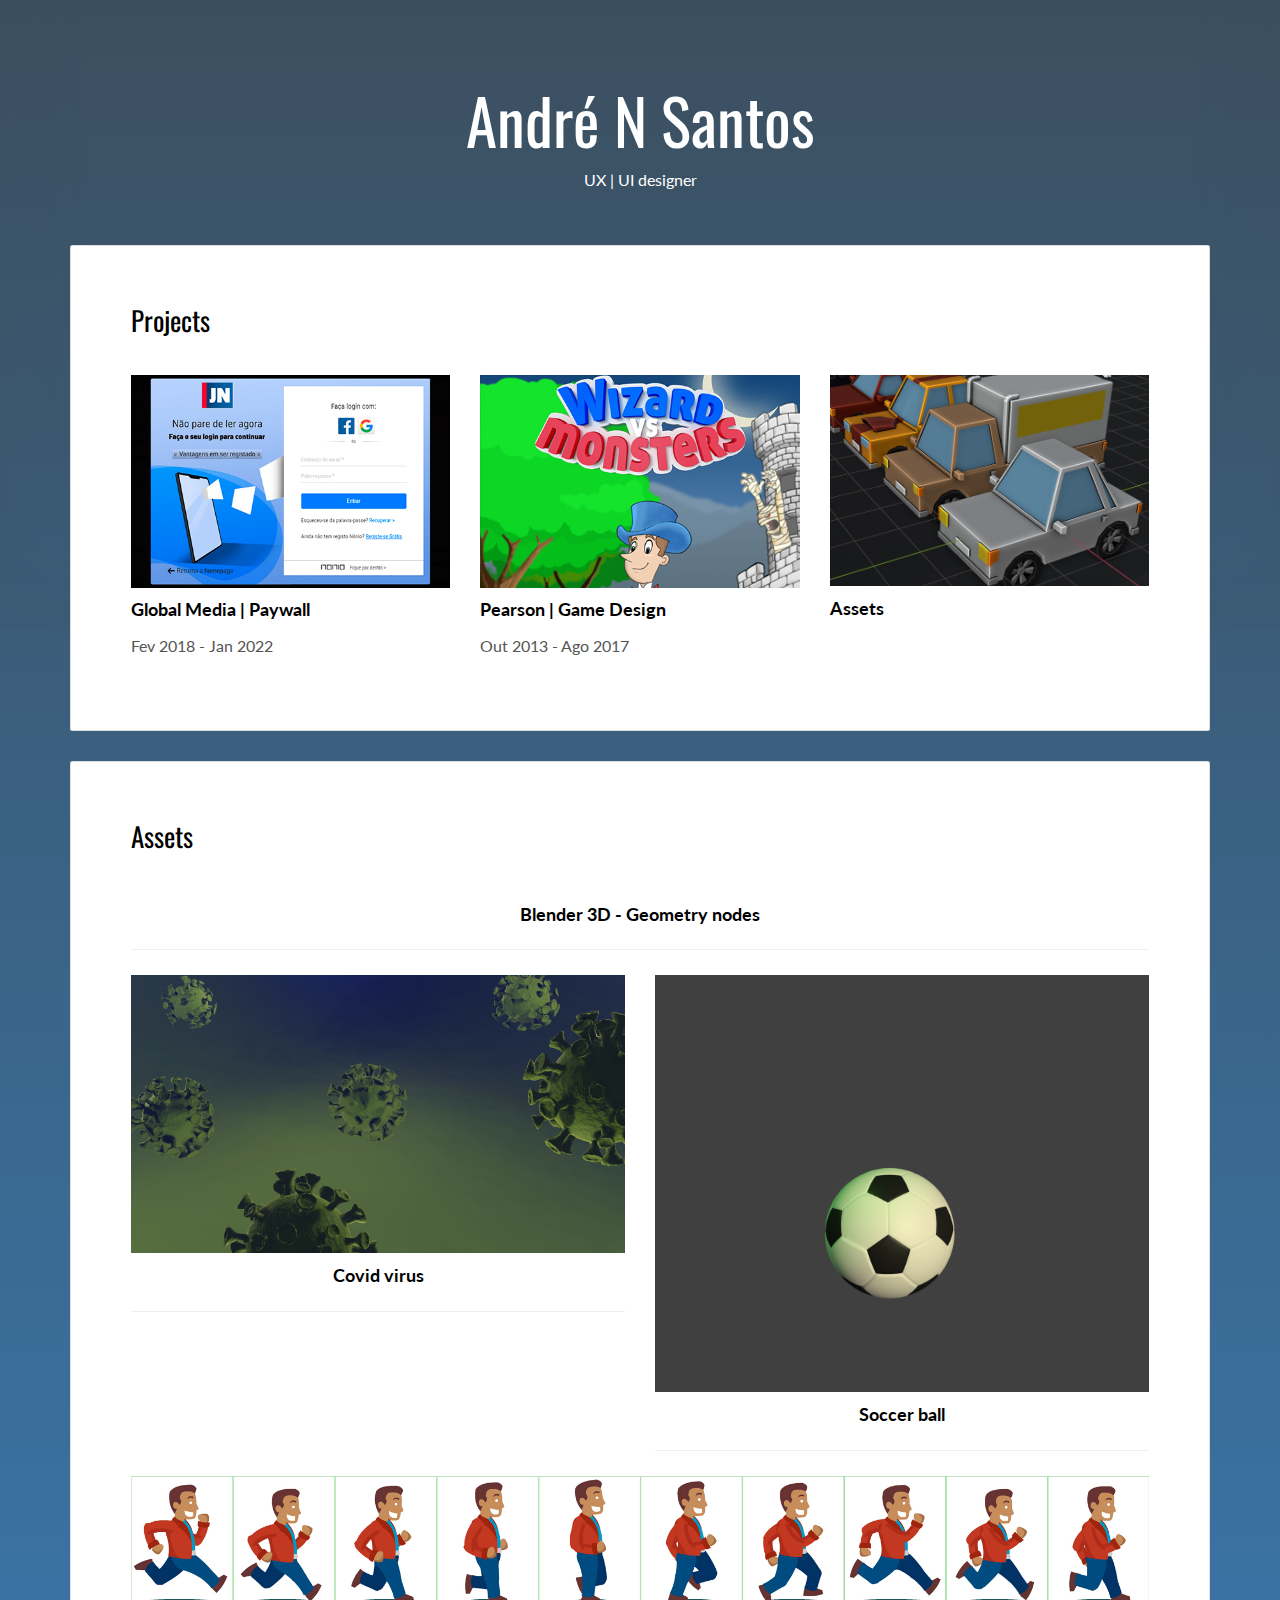
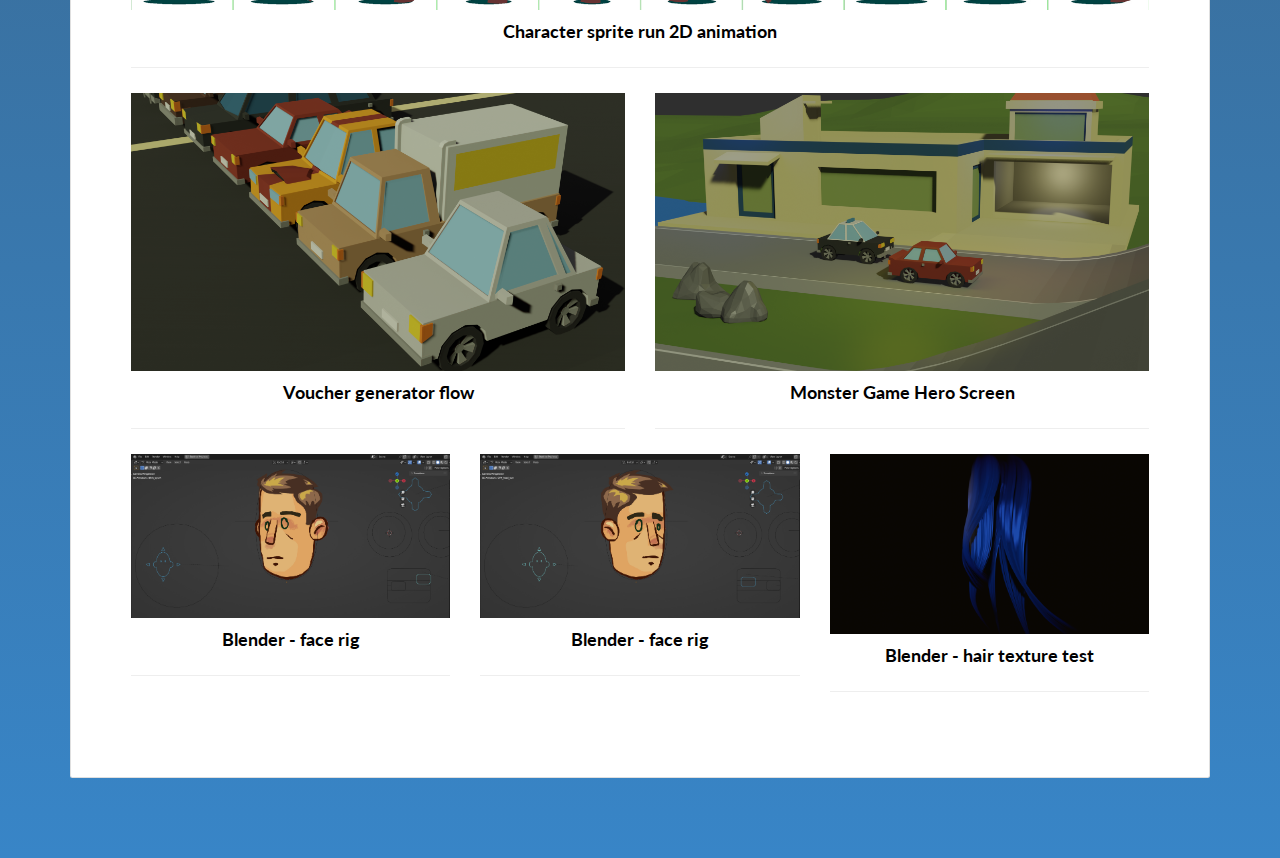
==== commit a8a084ed: "Update assets.html" ====
--- a/assets.html
+++ b/assets.html
@@ -100,7 +100,7 @@
               </div>
               
               <div class="col-md-4 text-center">
-                <img src="./assets/images/faceRigBlender.png" class="img-responsive" alt="">
+                <img src="./assets/images/faceRigBlender.jpg" class="img-responsive" alt="">
                 <h3 class="h5">Blender - face rig</h3>
                 <hr />
               </div>
@@ -110,7 +110,7 @@
                 <hr />
               </div>
               <div class="col-md-4 text-center">
-                <img src="./assets/images/hairArcane.jpg" class="img-responsive" alt="">
+                <img src="./assets/images/hairArcane.png" class="img-responsive" alt="">
                 <h3 class="h5">Blender - hair texture test</h3>
                 <hr />
               </div>
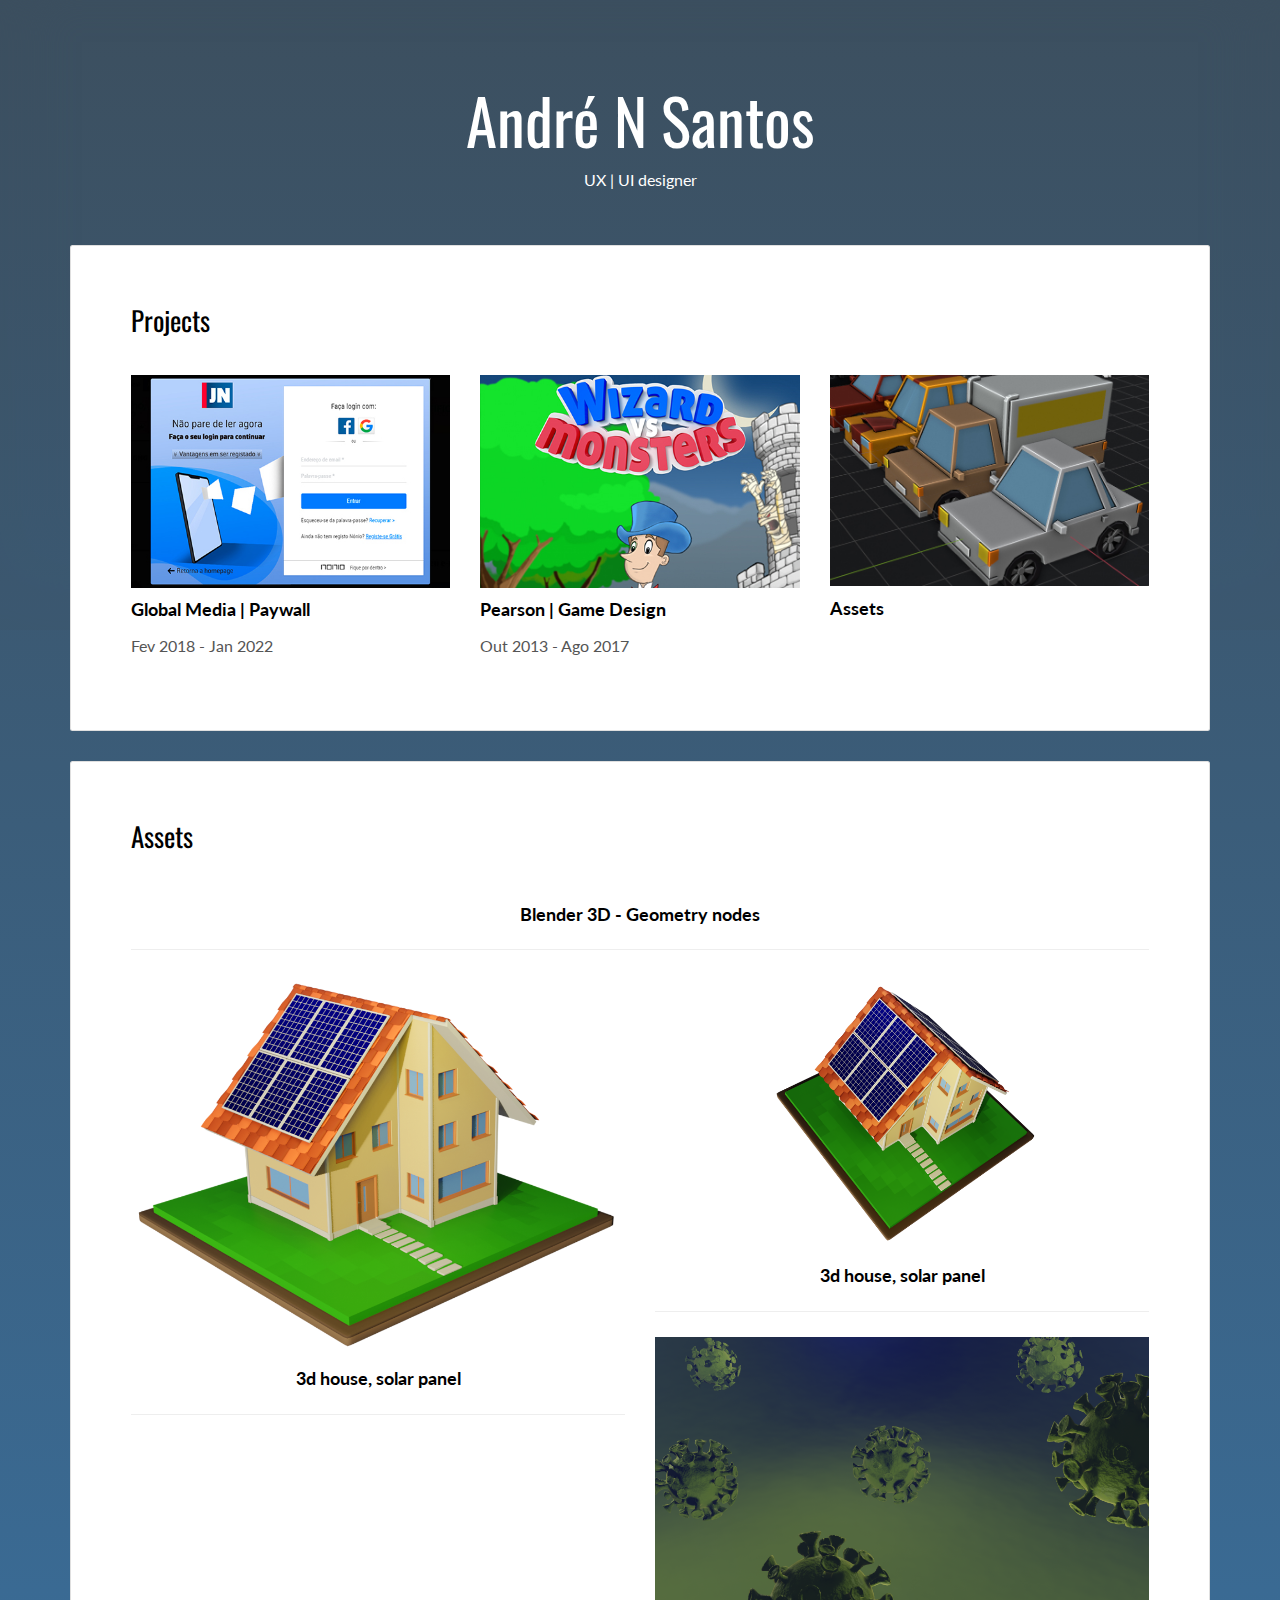
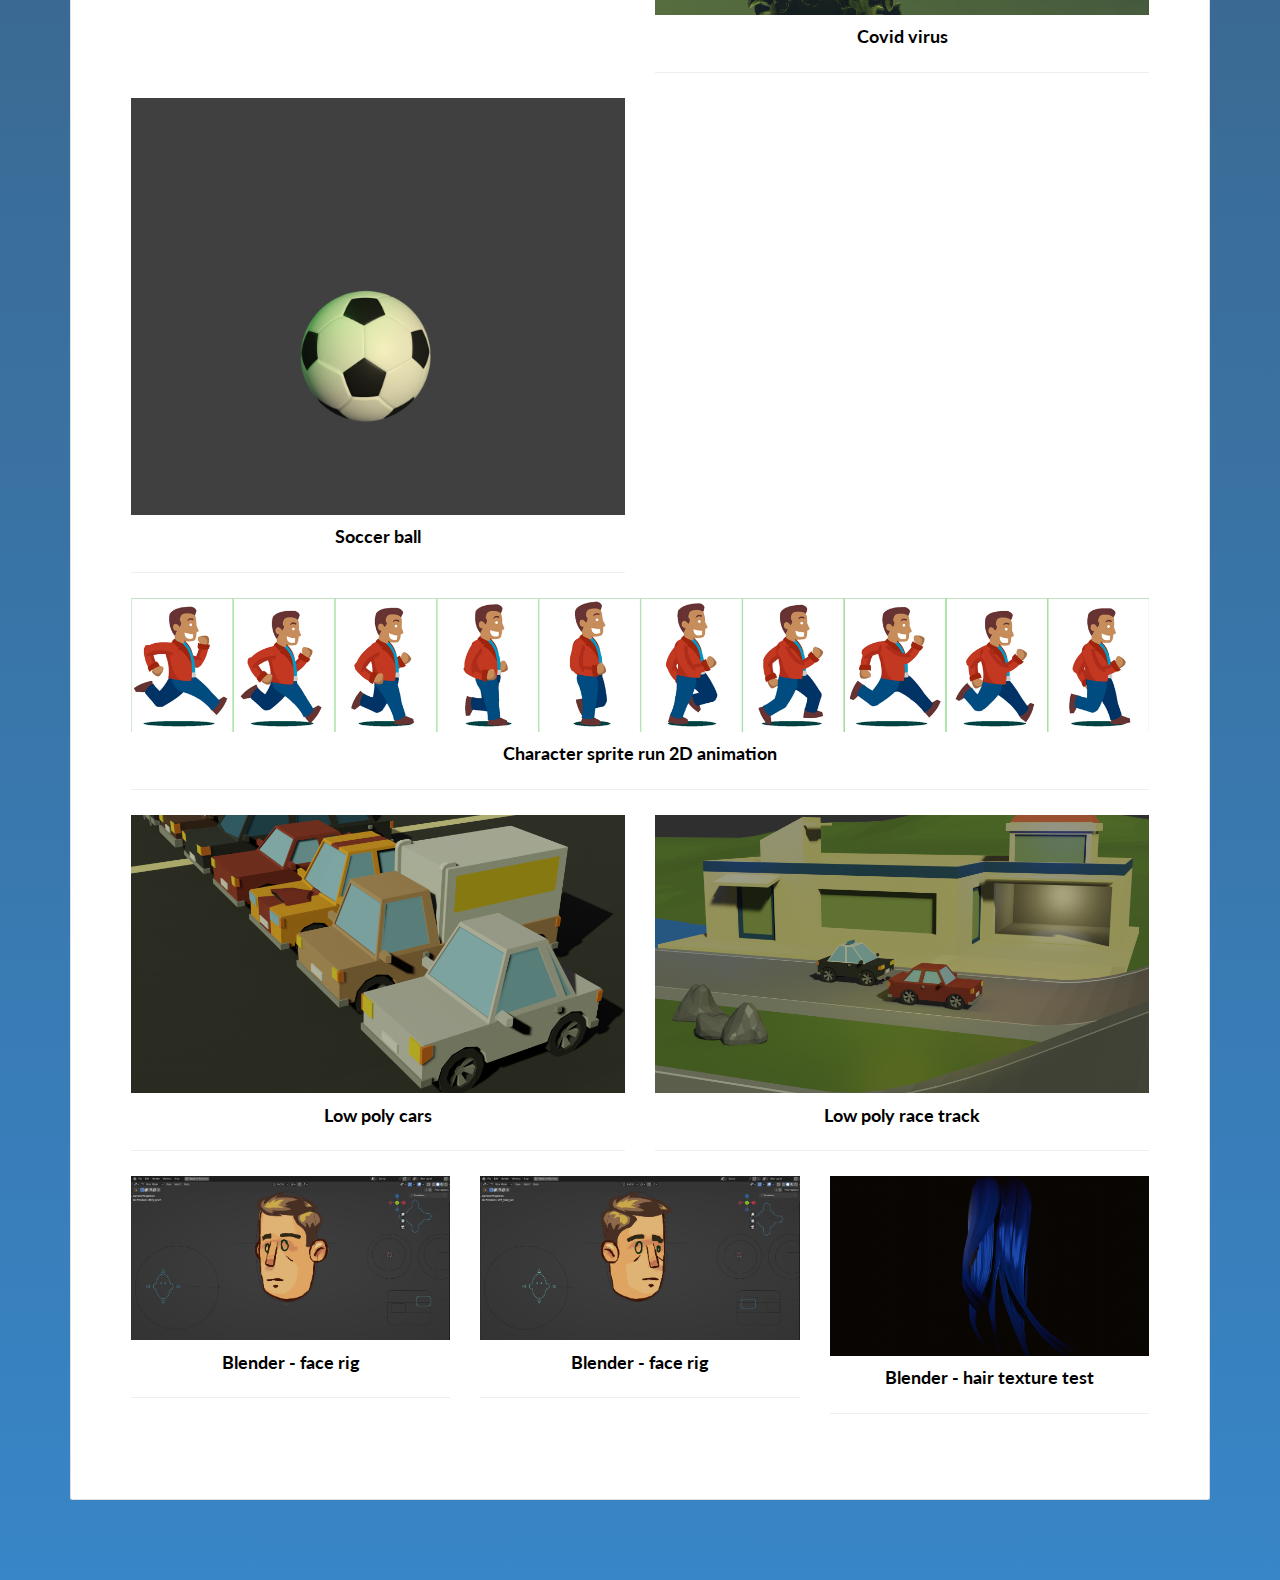
==== commit aeaa629f: "new 3d assets" ====
--- a/assets.html
+++ b/assets.html
@@ -72,6 +72,16 @@
                 <hr />
               </div>
               <div class="col-md-6 text-center">
+                <img src="./assets/images/3dhouseYellow.png" class="img-responsive" alt="">
+                <h3 class="h5">3d house, solar panel</h3>
+                <hr />
+              </div>
+              <div class="col-md-6 text-center">
+                <img src="./assets/images/3dhouseYellowTop2.png" class="img-responsive" alt="">
+                <h3 class="h5">3d house, solar panel</h3>
+                <hr />
+              </div>
+              <div class="col-md-6 text-center">
                 <img src="./assets/images/virus.png" class="img-responsive" alt="">
                 <h3 class="h5">Covid virus</h3>
                 <hr />
@@ -90,12 +100,12 @@
               
               <div class="col-md-6 text-center">
                 <img src="./assets/images/lowpolycars.png" class="img-responsive" alt="">
-                <h3 class="h5">Voucher generator flow</h3>
+                <h3 class="h5">Low poly cars</h3>
                 <hr />
               </div>
               <div class="col-md-6 text-center">
                 <img src="./assets/images/lowpolyrace.png" class="img-responsive" alt="">
-                <h3 class="h5">Monster Game Hero Screen</h3>
+                <h3 class="h5">Low poly race track</h3>
                 <hr />
               </div>
               
@@ -308,19 +318,16 @@
   -->
 </footer>
 
-<!-- Google Analytics: change UA-XXXXX-X to be your site's ID 
-
+<!-- Google tag (gtag.js) -->
+<script async src="https://www.googletagmanager.com/gtag/js?id=G-VK11V5H3Z3"></script>
 <script>
-  (function (i, s, o, g, r, a, m) {
-    i['GoogleAnalyticsObject'] = r; i[r] = i[r] || function () {
-      (i[r].q = i[r].q || []).push(arguments)
-    }, i[r].l = 1 * new Date(); a = s.createElement(o),
-      m = s.getElementsByTagName(o)[0]; a.async = 1; a.src = g; m.parentNode.insertBefore(a, m)
-  })(window, document, 'script', '//www.google-analytics.com/analytics.js', 'ga');
-  ga('create', 'UA-XXXXX-X', 'auto');
-  ga('send', 'pageview');
+  window.dataLayer = window.dataLayer || [];
+  function gtag(){dataLayer.push(arguments);}
+  gtag('js', new Date());
+
+  gtag('config', 'G-VK11V5H3Z3');
 </script>
-
---><script type="text/javascript" src="./main.bc58148c.js"></script></body>
+     
+<script type="text/javascript" src="./main.bc58148c.js"></script></body>
 
 </html>
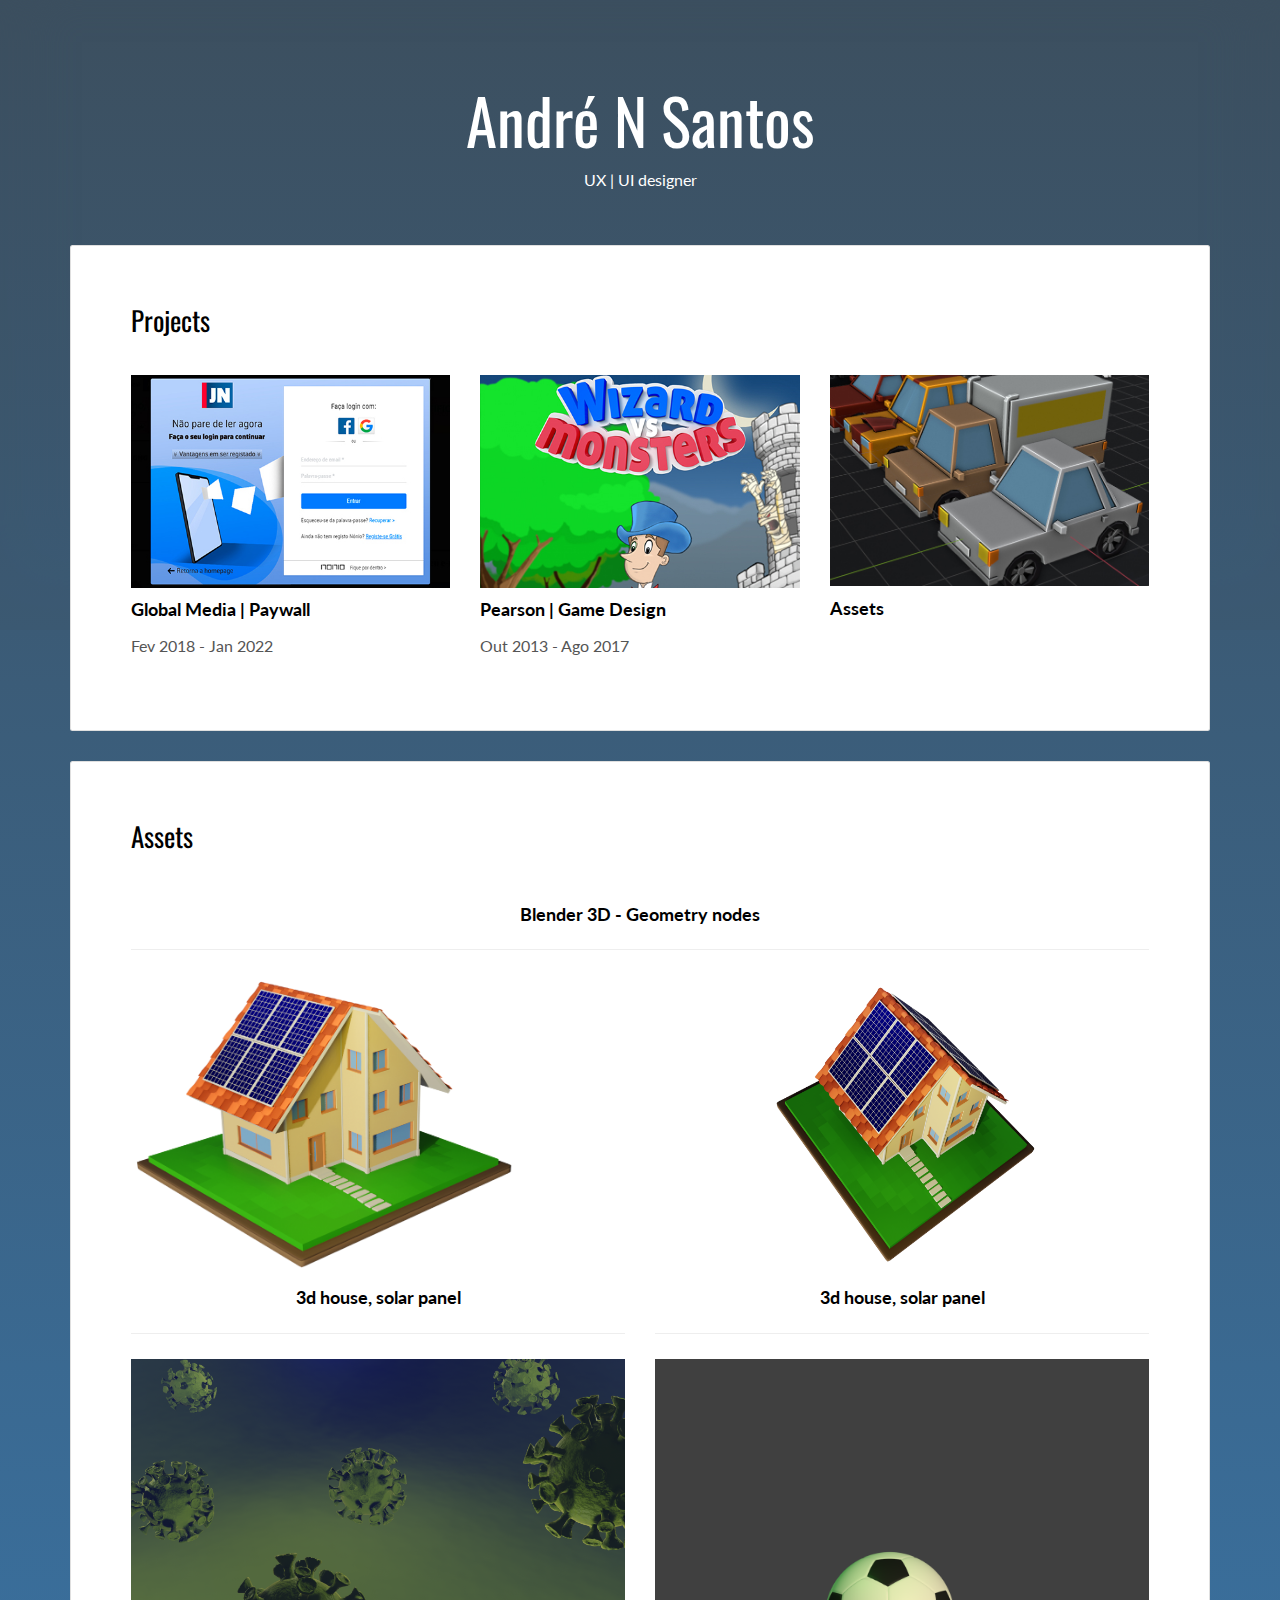
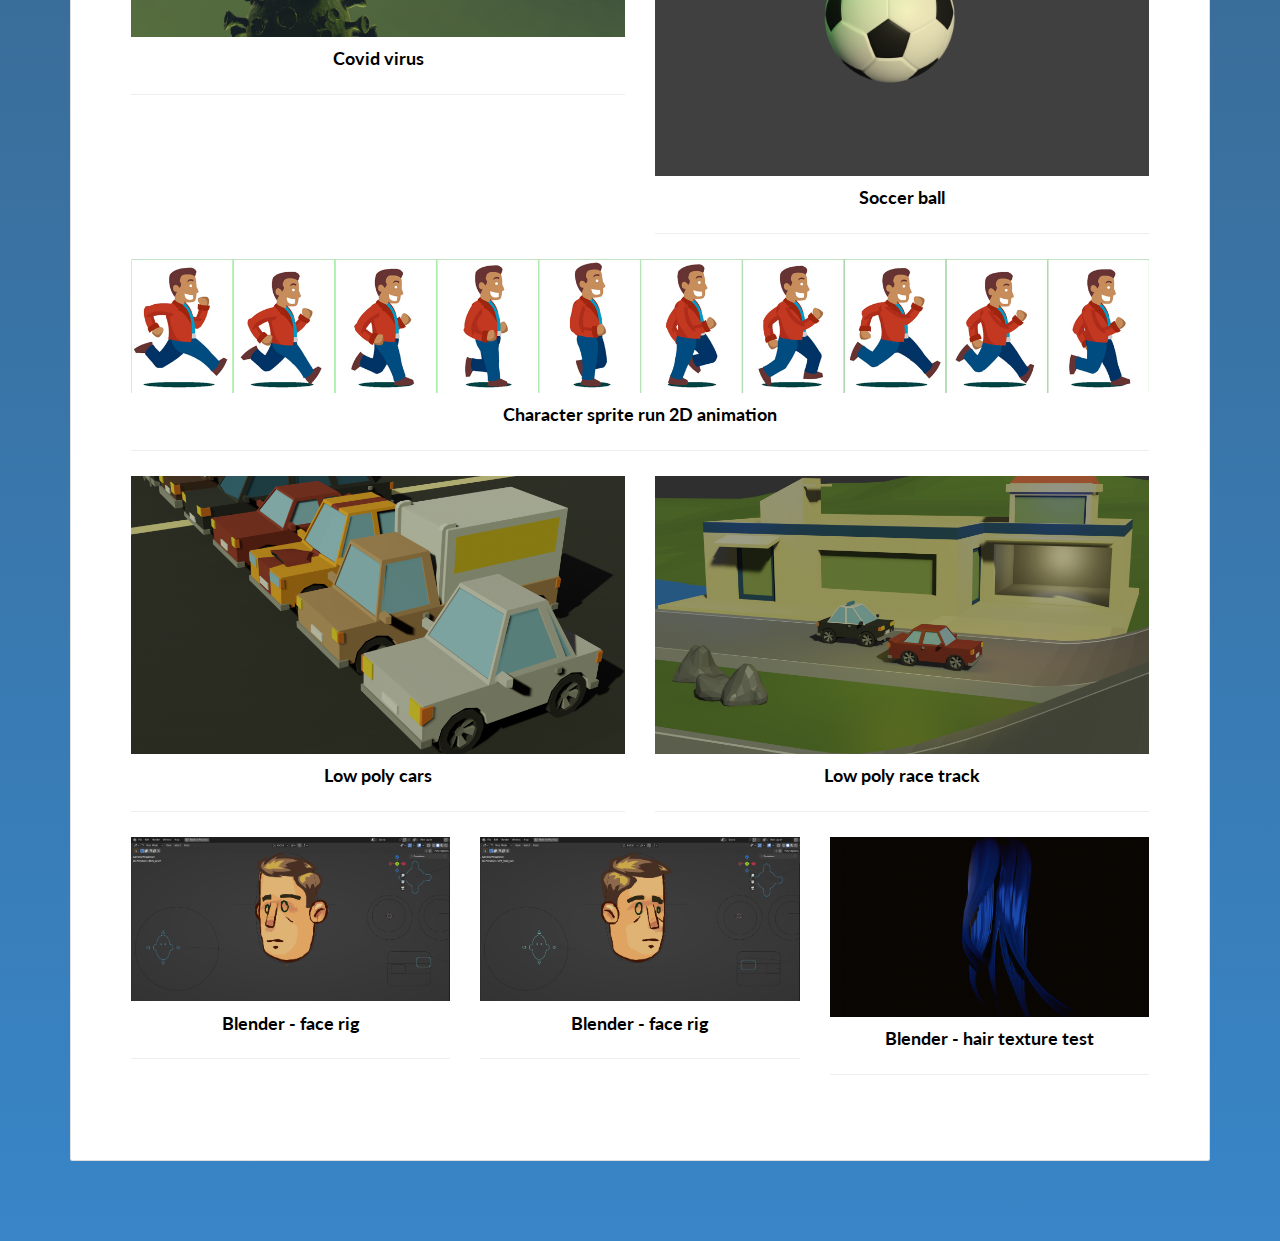
==== commit 0add1f08: "3D house size ajustments" ====
--- a/assets.html
+++ b/assets.html
@@ -72,12 +72,12 @@
                 <hr />
               </div>
               <div class="col-md-6 text-center">
-                <img src="./assets/images/3dhouseYellow.png" class="img-responsive" alt="">
+                <img src="./assets/images/3dhouseYellow.png" class="img-responsive" style="height: 300px;" alt="">
                 <h3 class="h5">3d house, solar panel</h3>
                 <hr />
               </div>
               <div class="col-md-6 text-center">
-                <img src="./assets/images/3dhouseYellowTop2.png" class="img-responsive" alt="">
+                <img src="./assets/images/3dhouseYellowTop2.png" class="img-responsive" style="height: 300px;" alt="">
                 <h3 class="h5">3d house, solar panel</h3>
                 <hr />
               </div>
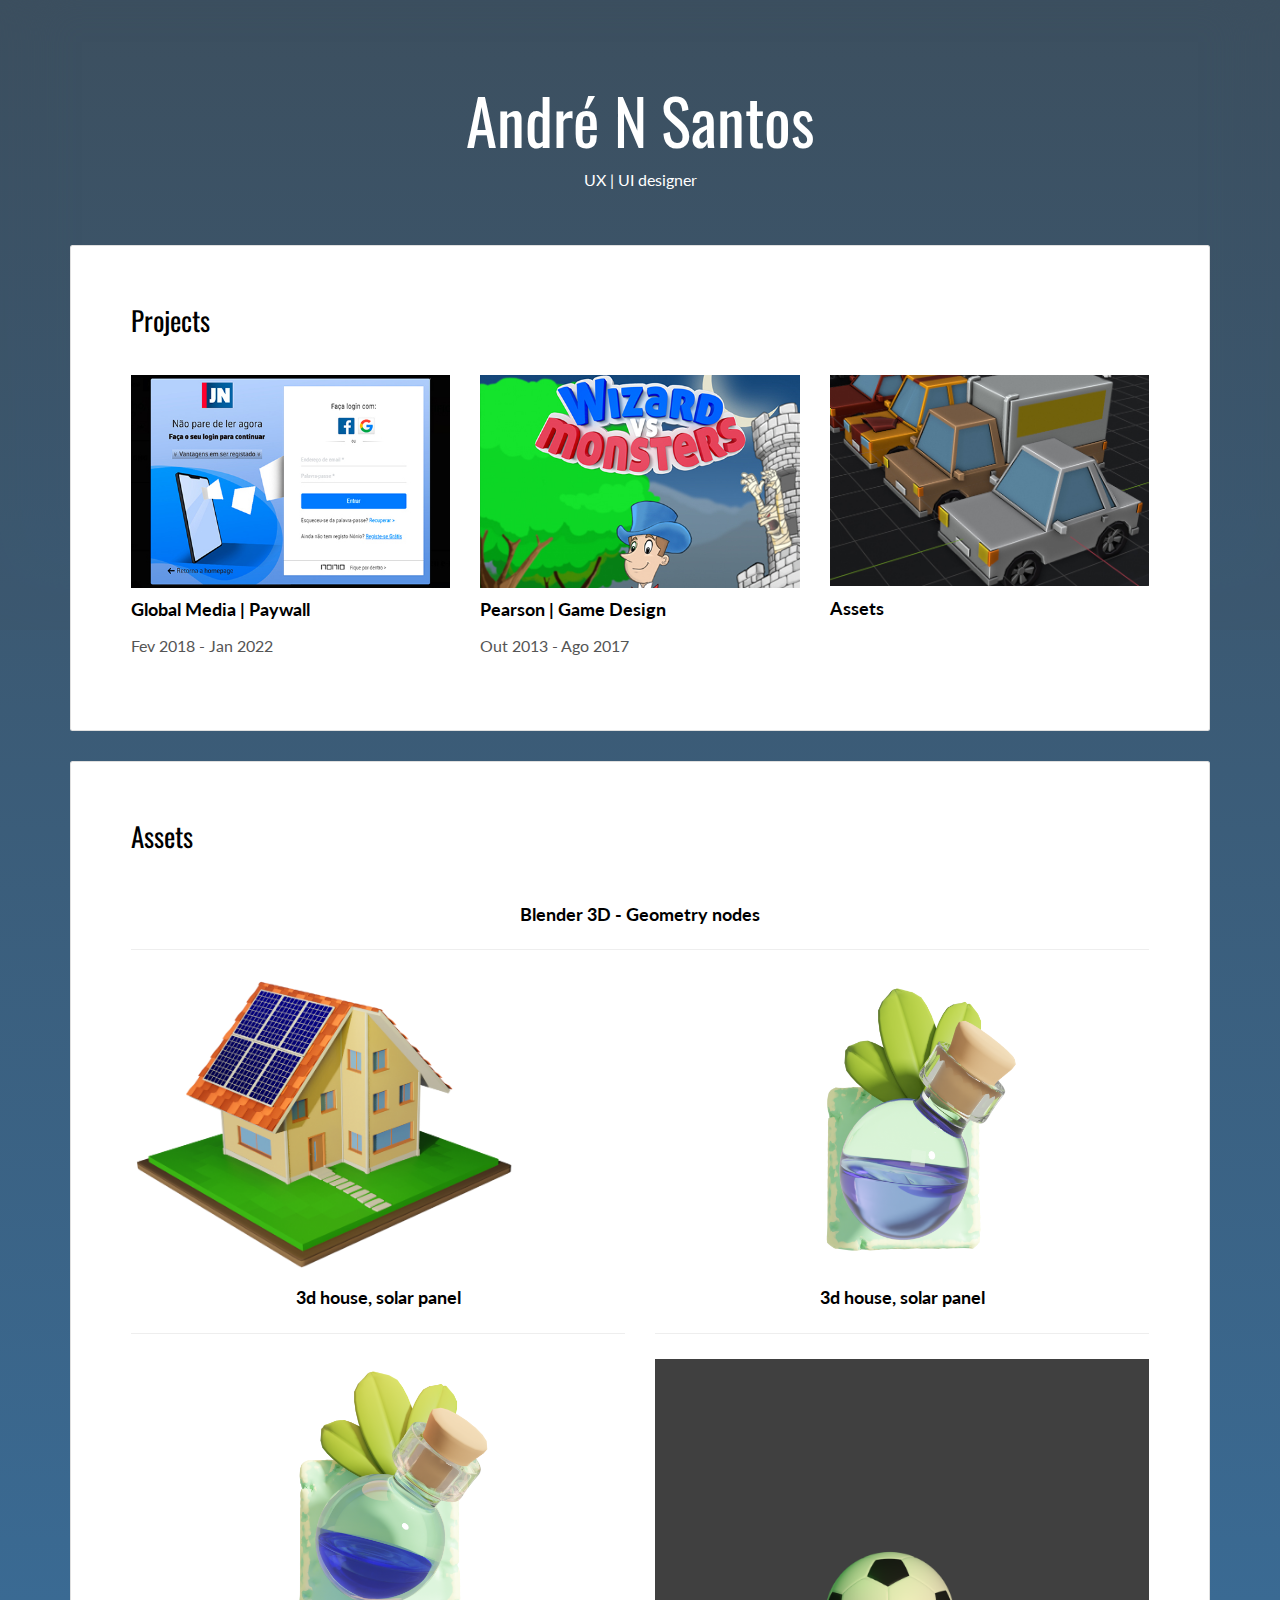
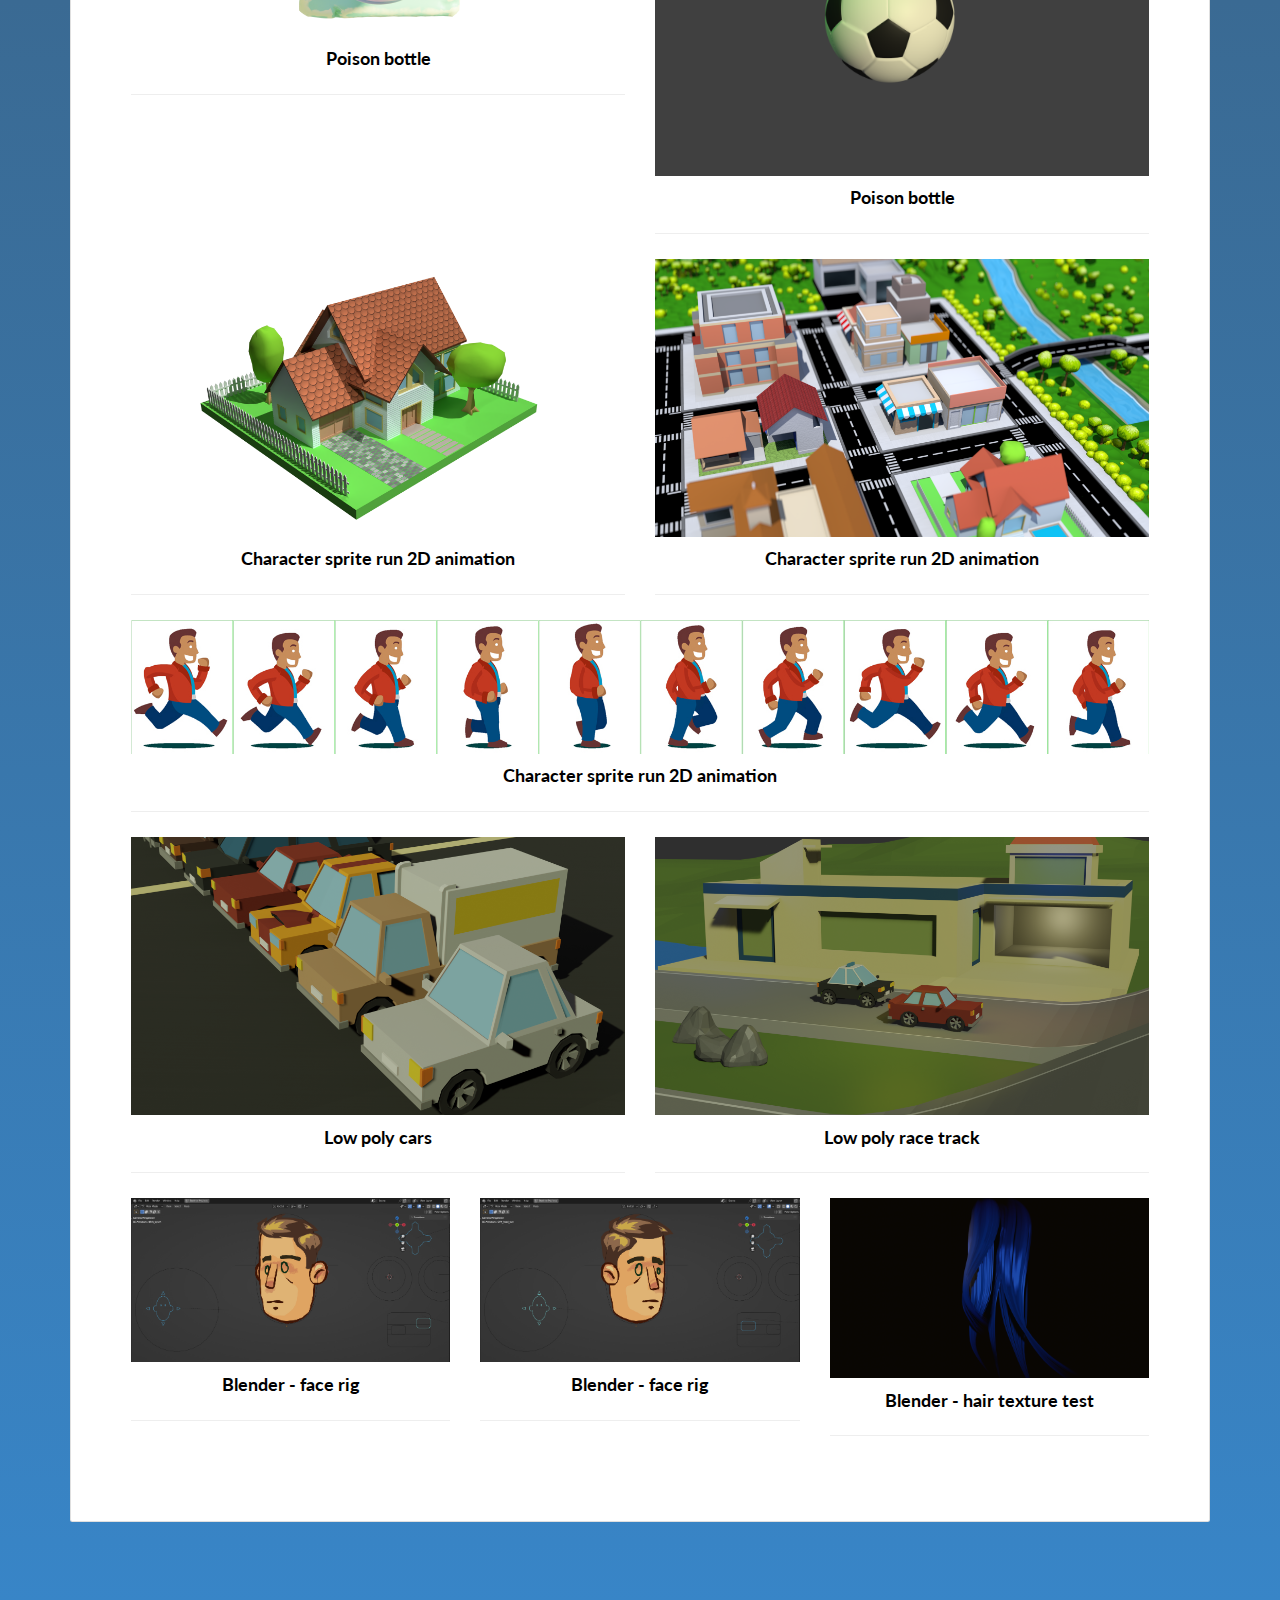
==== commit 389dbe81: "Assets page update" ====
--- a/assets.html
+++ b/assets.html
@@ -77,18 +77,29 @@
                 <hr />
               </div>
               <div class="col-md-6 text-center">
-                <img src="./assets/images/3dhouseYellowTop2.png" class="img-responsive" style="height: 300px;" alt="">
+                <img src="./assets/images/posion002.png" class="img-responsive" style="height: 300px;" alt="">
                 <h3 class="h5">3d house, solar panel</h3>
                 <hr />
               </div>
               <div class="col-md-6 text-center">
-                <img src="./assets/images/virus.png" class="img-responsive" alt="">
-                <h3 class="h5">Covid virus</h3>
+                <img src="./assets/images/posion003.png" class="img-responsive" alt="">
+                <h3 class="h5">Poison bottle</h3>
                 <hr />
               </div>
               <div class="col-md-6 text-center">
                 <img src="./assets/images/simpleBall.png" class="img-responsive" alt="">
-                <h3 class="h5">Soccer ball</h3>
+                <h3 class="h5">Poison bottle</h3>
+                <hr />
+              </div>
+
+              <div class="col-md-6 text-center">
+                <img src="./assets/images/lowPollyHouse.png" class="img-responsive" alt="">
+                <h3 class="h5">Character sprite run 2D animation</h3>
+                <hr />
+              </div>
+              <div class="col-md-6 text-center">
+                <img src="./assets/images/smallCity.png" class="img-responsive" alt="">
+                <h3 class="h5">Character sprite run 2D animation</h3>
                 <hr />
               </div>
               
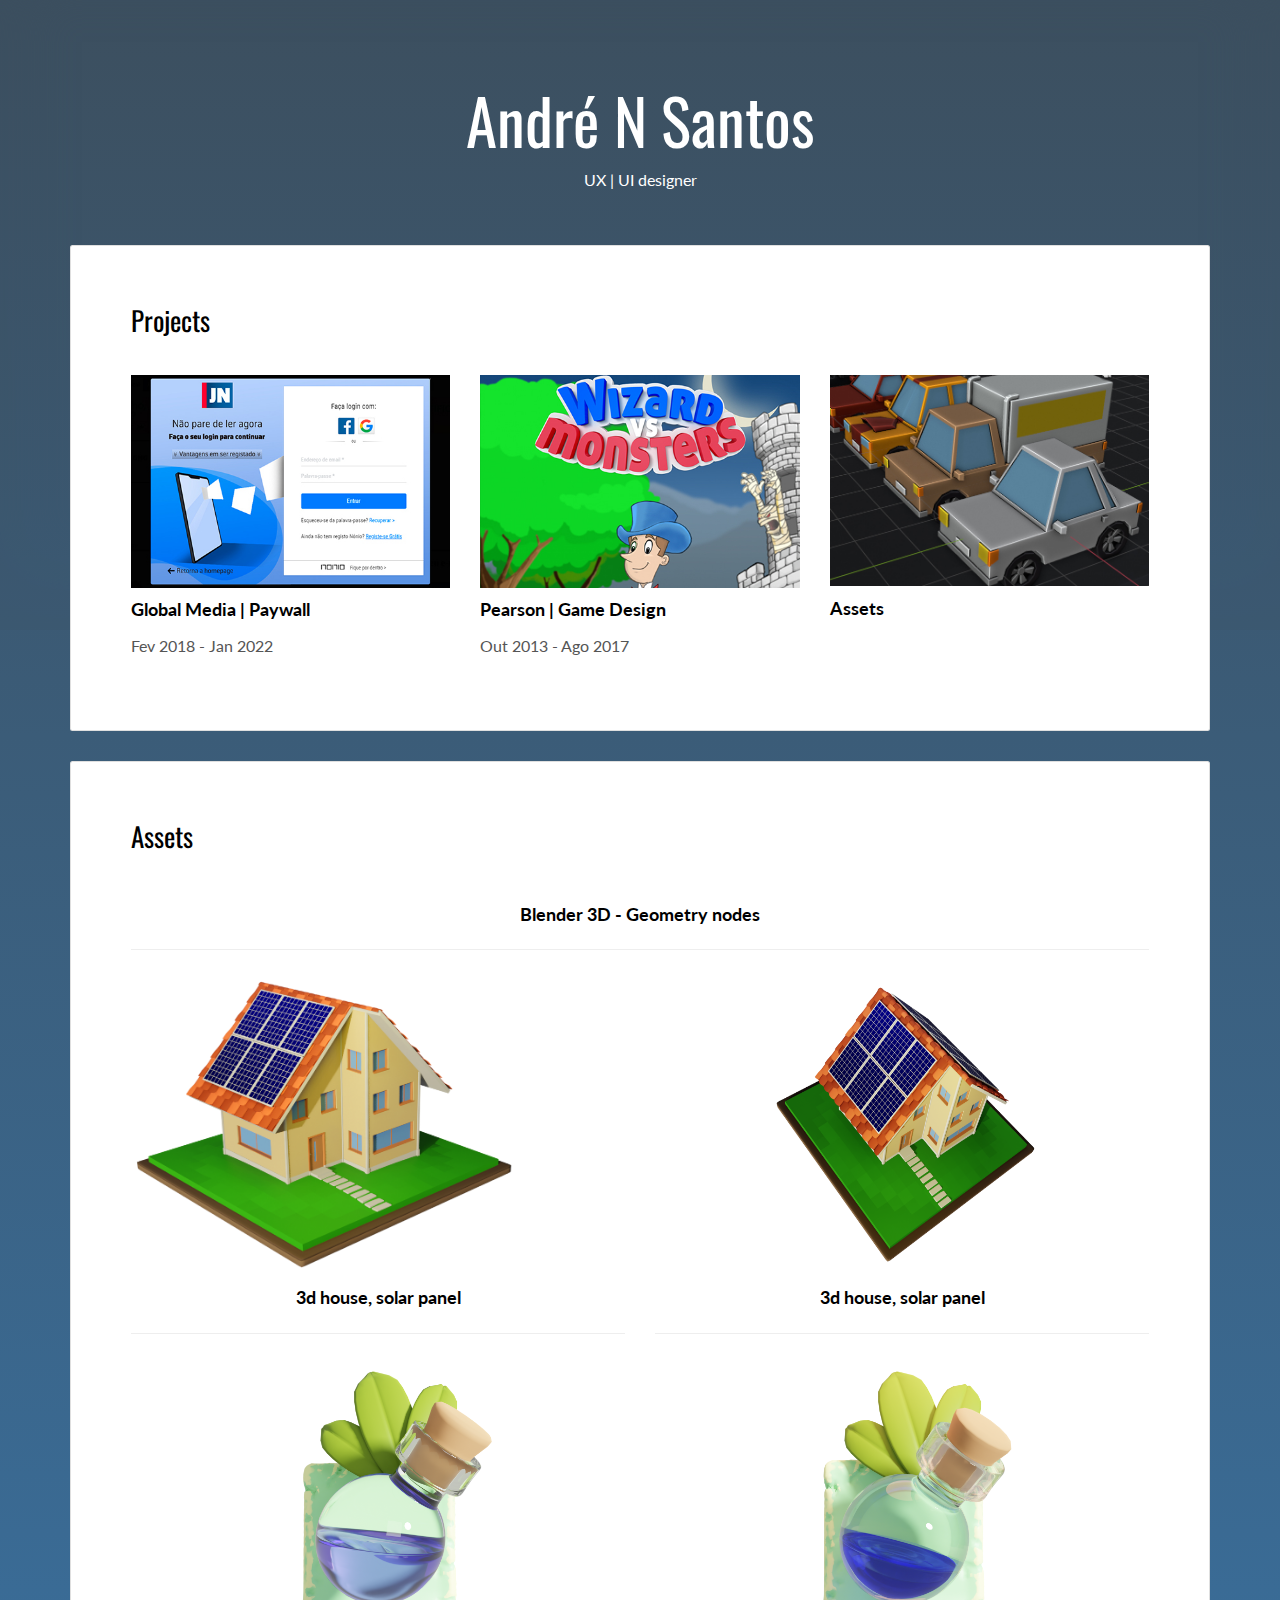
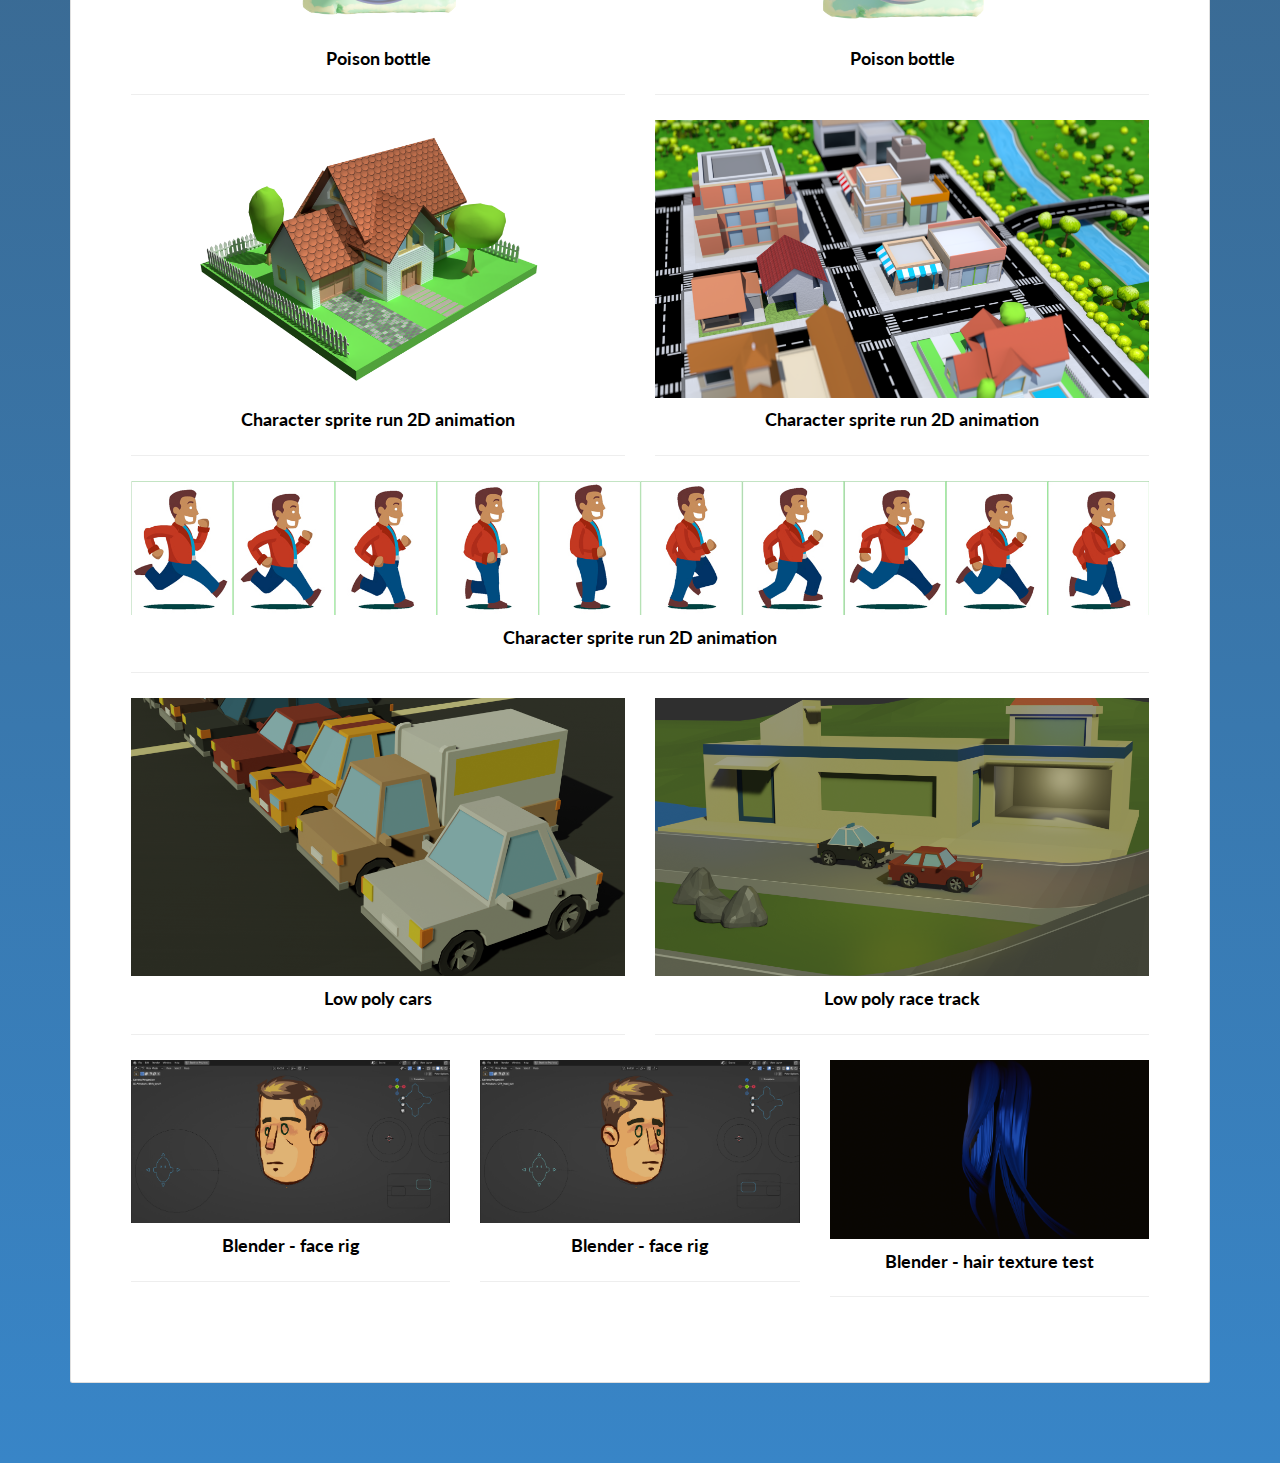
==== commit 9b82031e: "new correction" ====
--- a/assets.html
+++ b/assets.html
@@ -71,23 +71,25 @@
                 <h3 class="h5">Blender 3D - Geometry nodes</h3>
                 <hr />
               </div>
+
               <div class="col-md-6 text-center">
                 <img src="./assets/images/3dhouseYellow.png" class="img-responsive" style="height: 300px;" alt="">
                 <h3 class="h5">3d house, solar panel</h3>
                 <hr />
               </div>
               <div class="col-md-6 text-center">
-                <img src="./assets/images/posion002.png" class="img-responsive" style="height: 300px;" alt="">
+                <img src="./assets/images/3dhouseYellowTop2.png" class="img-responsive" style="height: 300px;" alt="">
                 <h3 class="h5">3d house, solar panel</h3>
                 <hr />
               </div>
+
+              <div class="col-md-6 text-center">
+                <img src="./assets/images/posion002.png" class="img-responsive" alt="">
+                <h3 class="h5">Poison bottle</h3>
+                <hr />
+              </div>
               <div class="col-md-6 text-center">
                 <img src="./assets/images/posion003.png" class="img-responsive" alt="">
-                <h3 class="h5">Poison bottle</h3>
-                <hr />
-              </div>
-              <div class="col-md-6 text-center">
-                <img src="./assets/images/simpleBall.png" class="img-responsive" alt="">
                 <h3 class="h5">Poison bottle</h3>
                 <hr />
               </div>
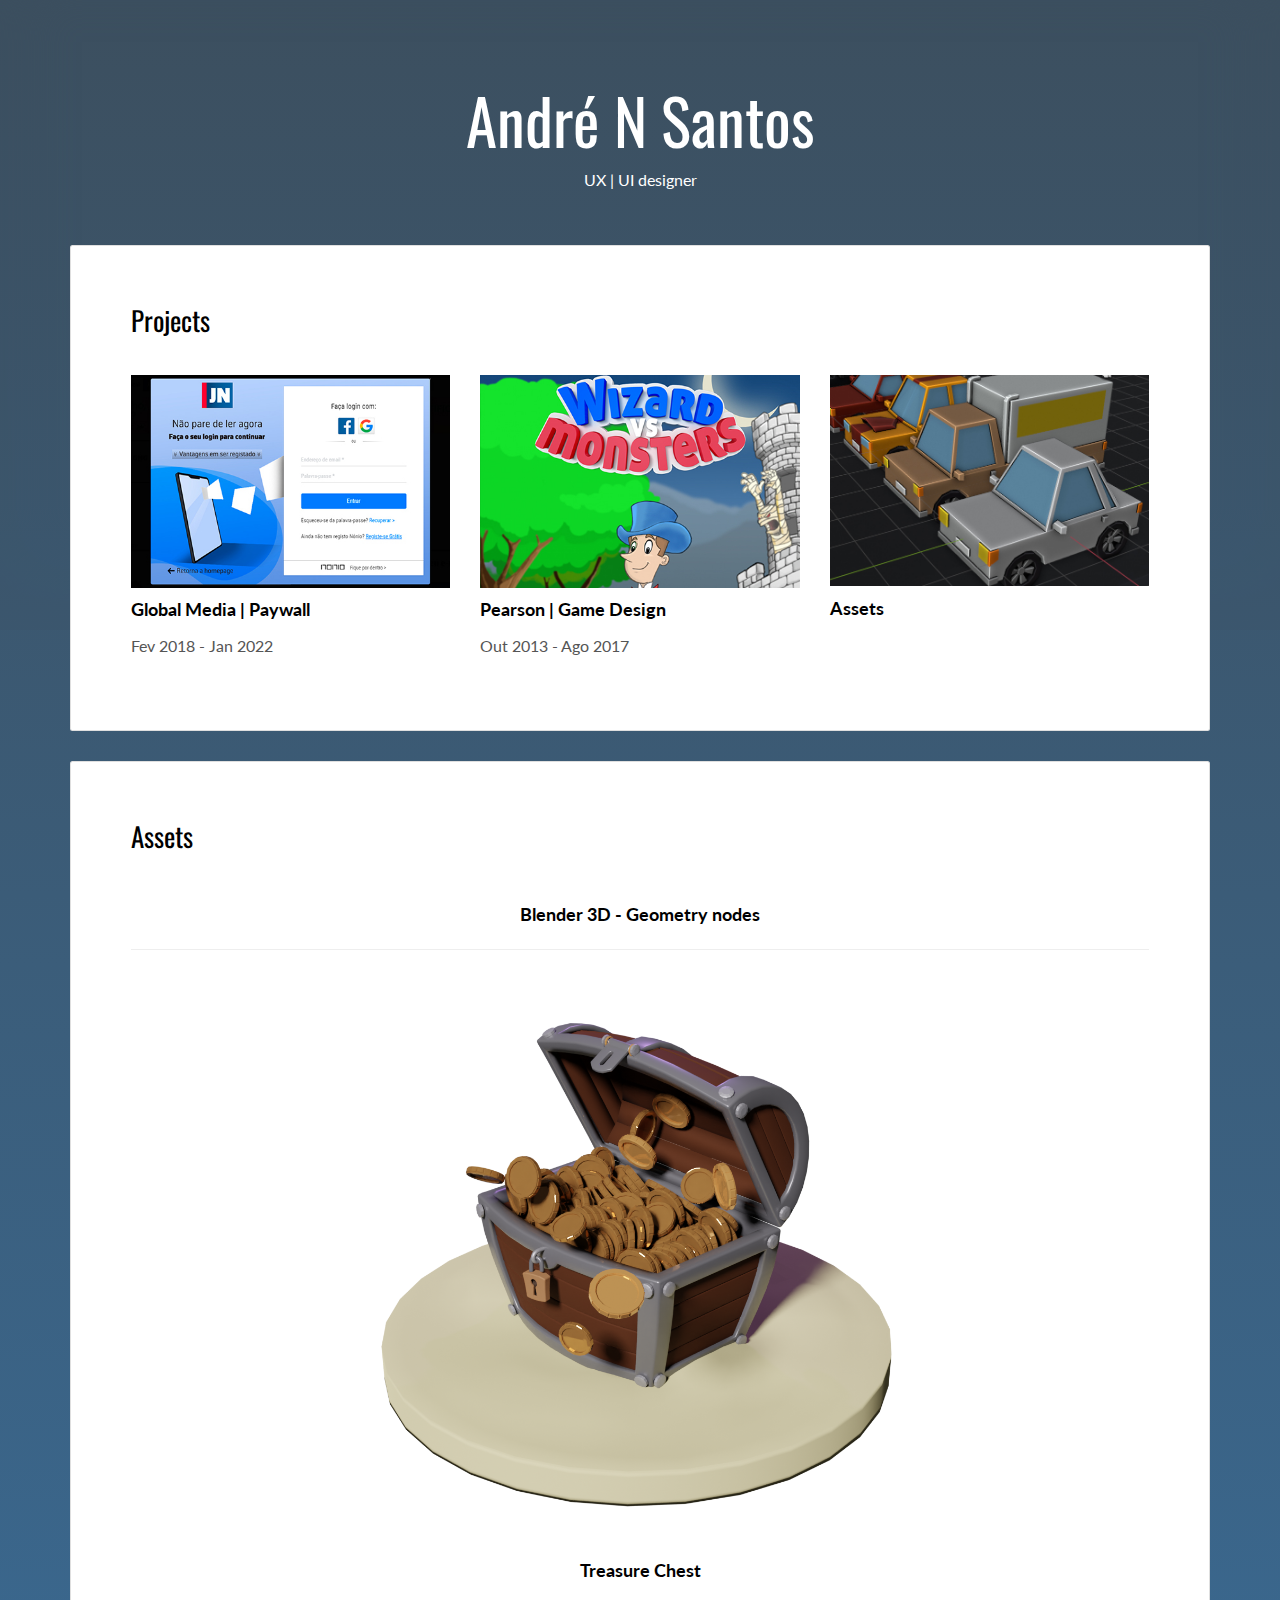
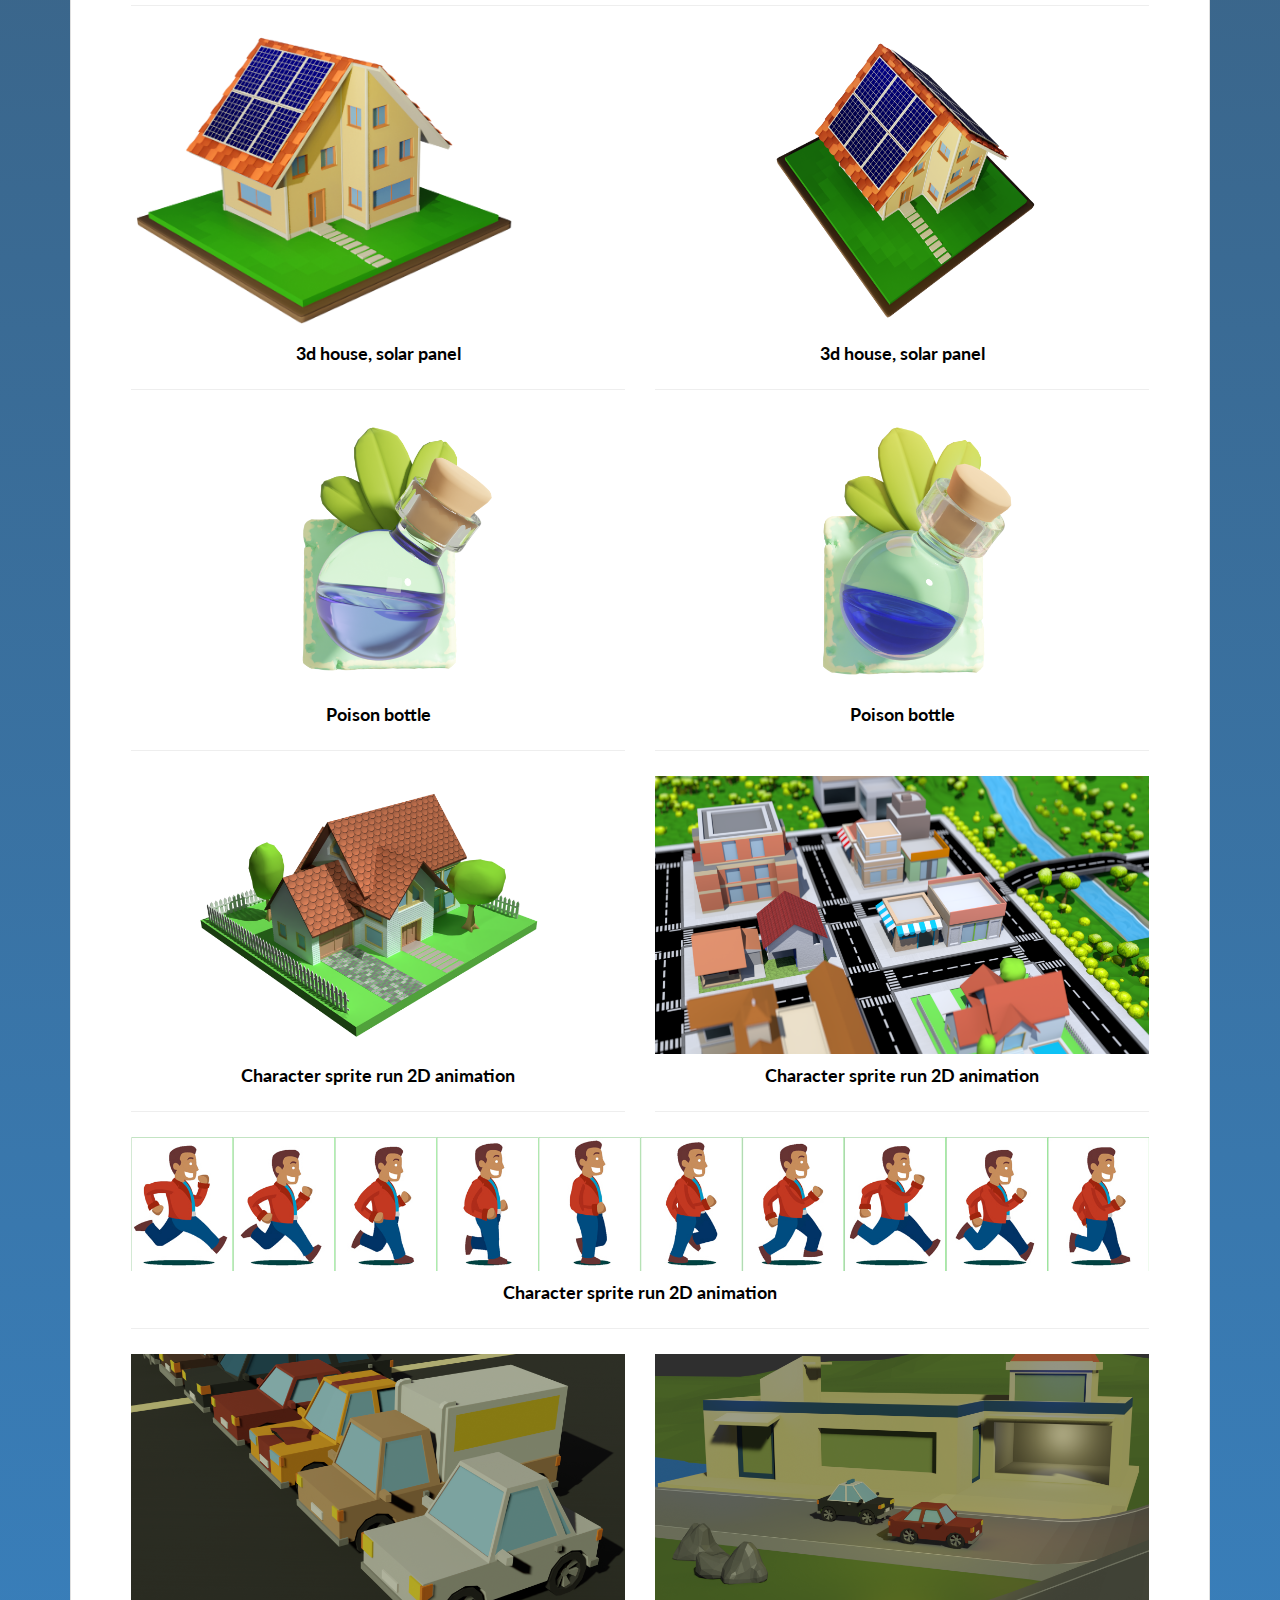
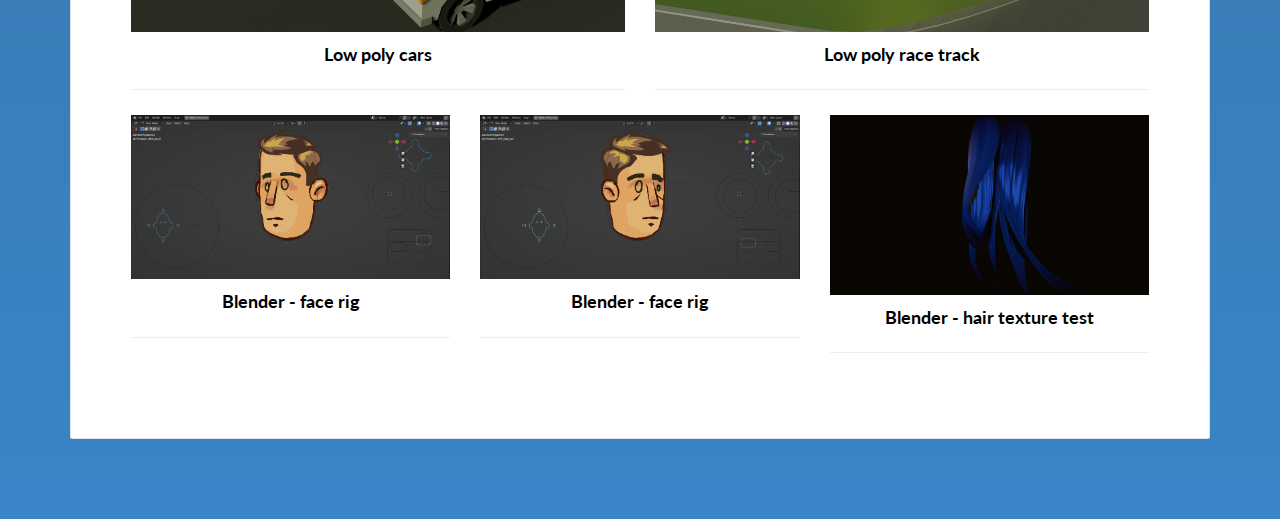
==== commit 832248c5: "Update on the game and assets pages" ====
--- a/assets.html
+++ b/assets.html
@@ -69,6 +69,12 @@
               <div class="col-md-12 text-center">
                 <img src="./assets/images/wall.png" class="img-responsive" alt="">
                 <h3 class="h5">Blender 3D - Geometry nodes</h3>
+                <hr />
+              </div>
+
+              <div class="col-md-12 text-center">
+                <img src="./assets/images/TreasureChest.png" class="img-responsive" alt="">
+                <h3 class="h5">Treasure Chest</h3>
                 <hr />
               </div>
 
